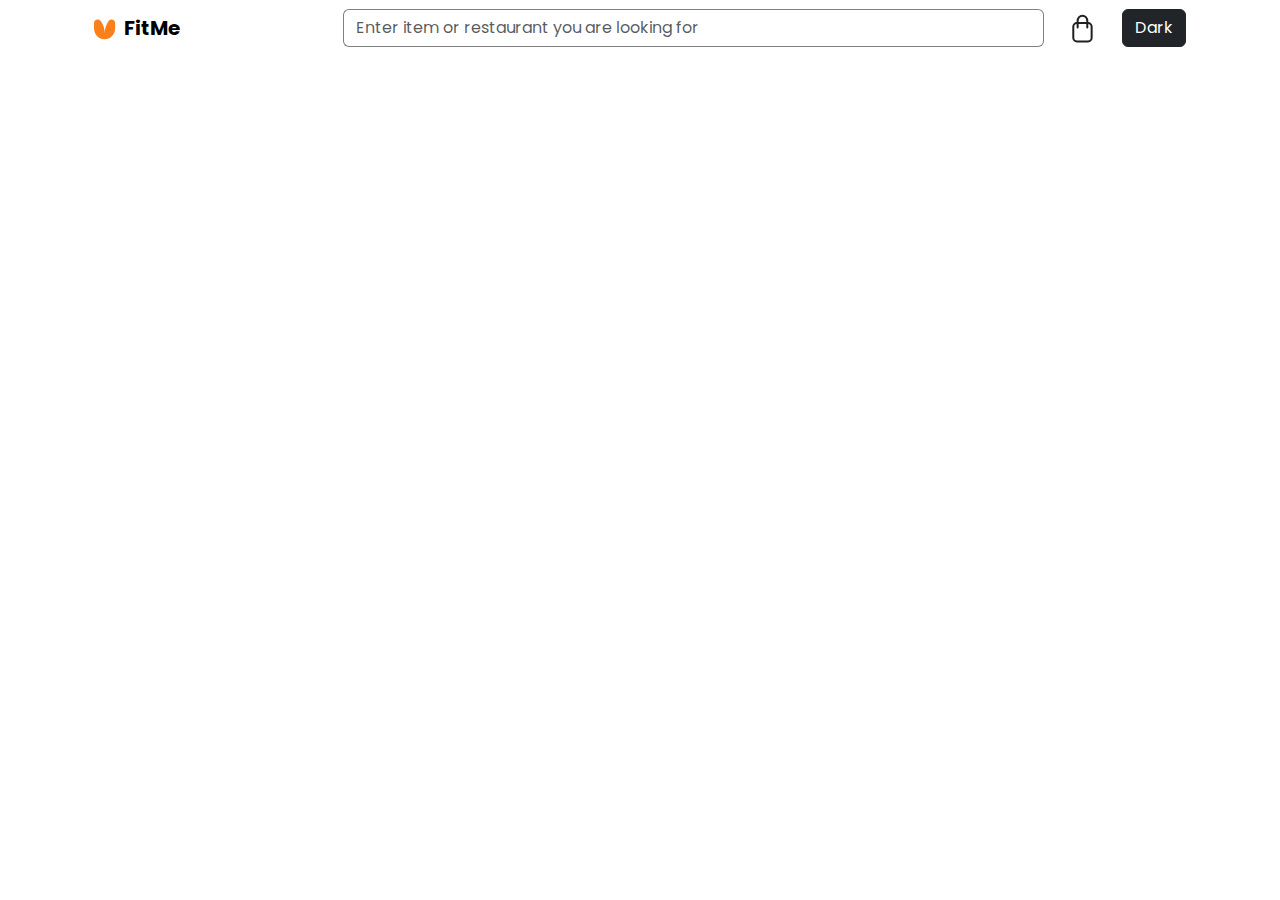
==== index.html @ 9635ef33 "first commit" ====
<!DOCTYPE html>
<html lang="en">
  <head>
    <meta charset="UTF-8" />
    <meta name="viewport" content="width=device-width, initial-scale=1.0" />
    <link rel="preconnect" href="https://fonts.googleapis.com" />
    <link rel="preconnect" href="https://fonts.gstatic.com" crossorigin />
    <link
      href="https://fonts.googleapis.com/css2?family=Poppins:ital,wght@0,100;0,200;0,300;0,400;0,500;0,600;0,700;0,800;0,900;1,100;1,200;1,300;1,400;1,500;1,600;1,700;1,800;1,900&display=swap"
      rel="stylesheet"
    />

    <link
      href="https://cdn.jsdelivr.net/npm/bootstrap@5.3.3/dist/css/bootstrap.min.css"
      rel="stylesheet"
      integrity="sha384-QWTKZyjpPEjISv5WaRU9OFeRpok6YctnYmDr5pNlyT2bRjXh0JMhjY6hW+ALEwIH"
      crossorigin="anonymous"
    />
    <script
      src="https://cdn.jsdelivr.net/npm/bootstrap@5.3.3/dist/js/bootstrap.bundle.min.js"
      integrity="sha384-YvpcrYf0tY3lHB60NNkmXc5s9fDVZLESaAA55NDzOxhy9GkcIdslK1eN7N6jIeHz"
      crossorigin="anonymous"
    ></script>

    <link
      rel="stylesheet"
      href="https://cdnjs.cloudflare.com/ajax/libs/font-awesome/6.5.2/css/all.min.css"
      integrity="sha512-SnH5WK+bZxgPHs44uWIX+LLJAJ9/2PkPKZ5QiAj6Ta86w+fsb2TkcmfRyVX3pBnMFcV7oQPJkl9QevSCWr3W6A=="
      crossorigin="anonymous"
      referrerpolicy="no-referrer"
    />
    <link rel="stylesheet" href="styles/styles.css" />

    <title>Home</title>
  </head>
  <body>
    <div class="container">
      <nav class="navbar navbar-expand-lg">
        <div class="container-fluid">
          <a class="navbar-brand fw-bold" href="#"
            ><img src="assets/icons/logo.svg" class="me-2 w-25" />FitMe</a
          >
          <button
            class="navbar-toggler"
            type="button"
            data-bs-toggle="collapse"
            data-bs-target="#navbarSupportedContent"
            aria-controls="navbarSupportedContent"
            aria-expanded="false"
            aria-label="Toggle navigation"
          >
            <span class="navbar-toggler-icon"></span>
          </button>
          <div class="collapse navbar-collapse" id="navbarSupportedContent">
            <div class="me-auto"></div>
            <form class="d-flex" role="search" id="search-form">
              <div class="input-group">
                <input
                  id="search-bar"
                  type="search"
                  class="form-control border-end-0"
                  id="inputGroupFile02"
                  placeholder="Enter item or restaurant you are looking for"
                />
                <button id="" class="input-group-text bg-body border-start-0">
                  <i
                    class="fa-solid fa-magnifying-glass fa-flip-horizontal"
                  ></i>
                </button>
              </div>
            </form>

            <a class="nav-link ms-4 me-4" href="#"
              ><img src="assets/icons/Bag.svg"
            /></a>
            <button type="button" class="btn btn-dark">Dark</button>
          </div>
        </div>
      </nav>
    </div>
    <script>
      let searchBar = document.getElementById("search-bar");
      searchBar.setAttribute(
        "size",
        searchBar.getAttribute("placeholder").length
      );
    </script>
  </body>
</html>
---- styles/styles.css ----
:root {
  --bs-body-font-family: "Poppins", sans-serif;
  --grey-color: #808080;
}

#search-form button {
  border-color: var(--grey-color);
  color: var(--grey-color);
}

#search-bar {
  color: var(--grey-color);
  border-color: var(--grey-color);
}
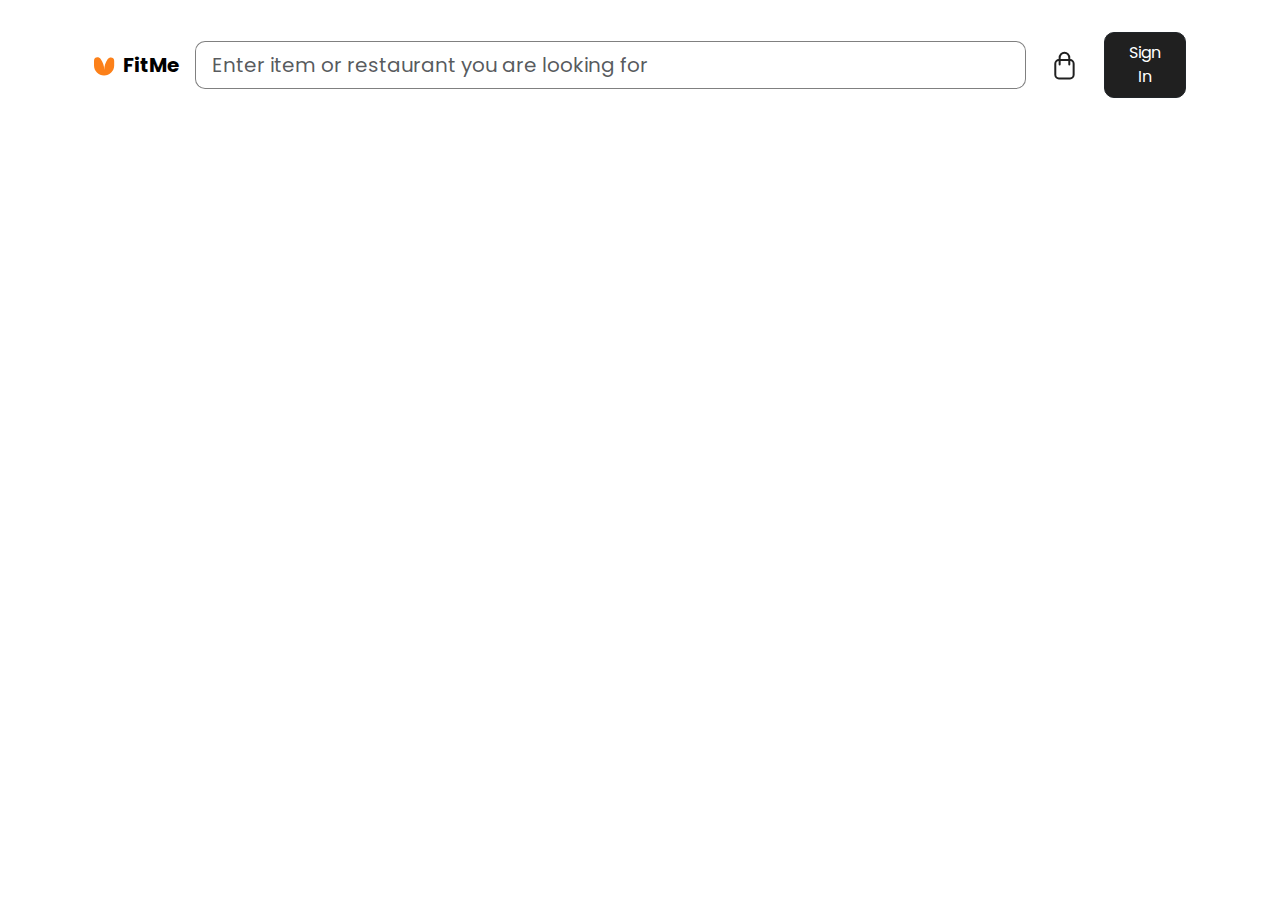
==== commit b6144dc2: "ref" ====
--- a/index.html
+++ b/index.html
@@ -34,7 +34,7 @@
     <title>Home</title>
   </head>
   <body>
-    <div class="container">
+    <div class="container mt-4">
       <nav class="navbar navbar-expand-lg">
         <div class="container-fluid">
           <a class="navbar-brand fw-bold" href="#"
@@ -54,7 +54,7 @@
           <div class="collapse navbar-collapse" id="navbarSupportedContent">
             <div class="me-auto"></div>
             <form class="d-flex" role="search" id="search-form">
-              <div class="input-group">
+              <div class="input-group input-group-lg">
                 <input
                   id="search-bar"
                   type="search"
@@ -73,7 +73,9 @@
             <a class="nav-link ms-4 me-4" href="#"
               ><img src="assets/icons/Bag.svg"
             /></a>
-            <button type="button" class="btn btn-dark">Dark</button>
+            <button type="button" id="signInBtn" class="btn btn-dark px-3 py-2">
+              Sign In
+            </button>
           </div>
         </div>
       </nav>
--- a/styles/styles.css
+++ b/styles/styles.css
@@ -1,14 +1,26 @@
 :root {
   --bs-body-font-family: "Poppins", sans-serif;
   --grey-color: #808080;
+  --black-color: #202020;
 }
 
 #search-form button {
   border-color: var(--grey-color);
   color: var(--grey-color);
+  border-radius: 10px;
+  border-top-left-radius: 0px;
+  border-bottom-left-radius: 0px;
 }
 
 #search-bar {
   color: var(--grey-color);
   border-color: var(--grey-color);
+  border-radius: 10px;
+  border-top-right-radius: 0px;
+  border-bottom-right-radius: 0px;
 }
+
+#signInBtn {
+  border-radius: 10px;
+  background-color: #202020;
+}
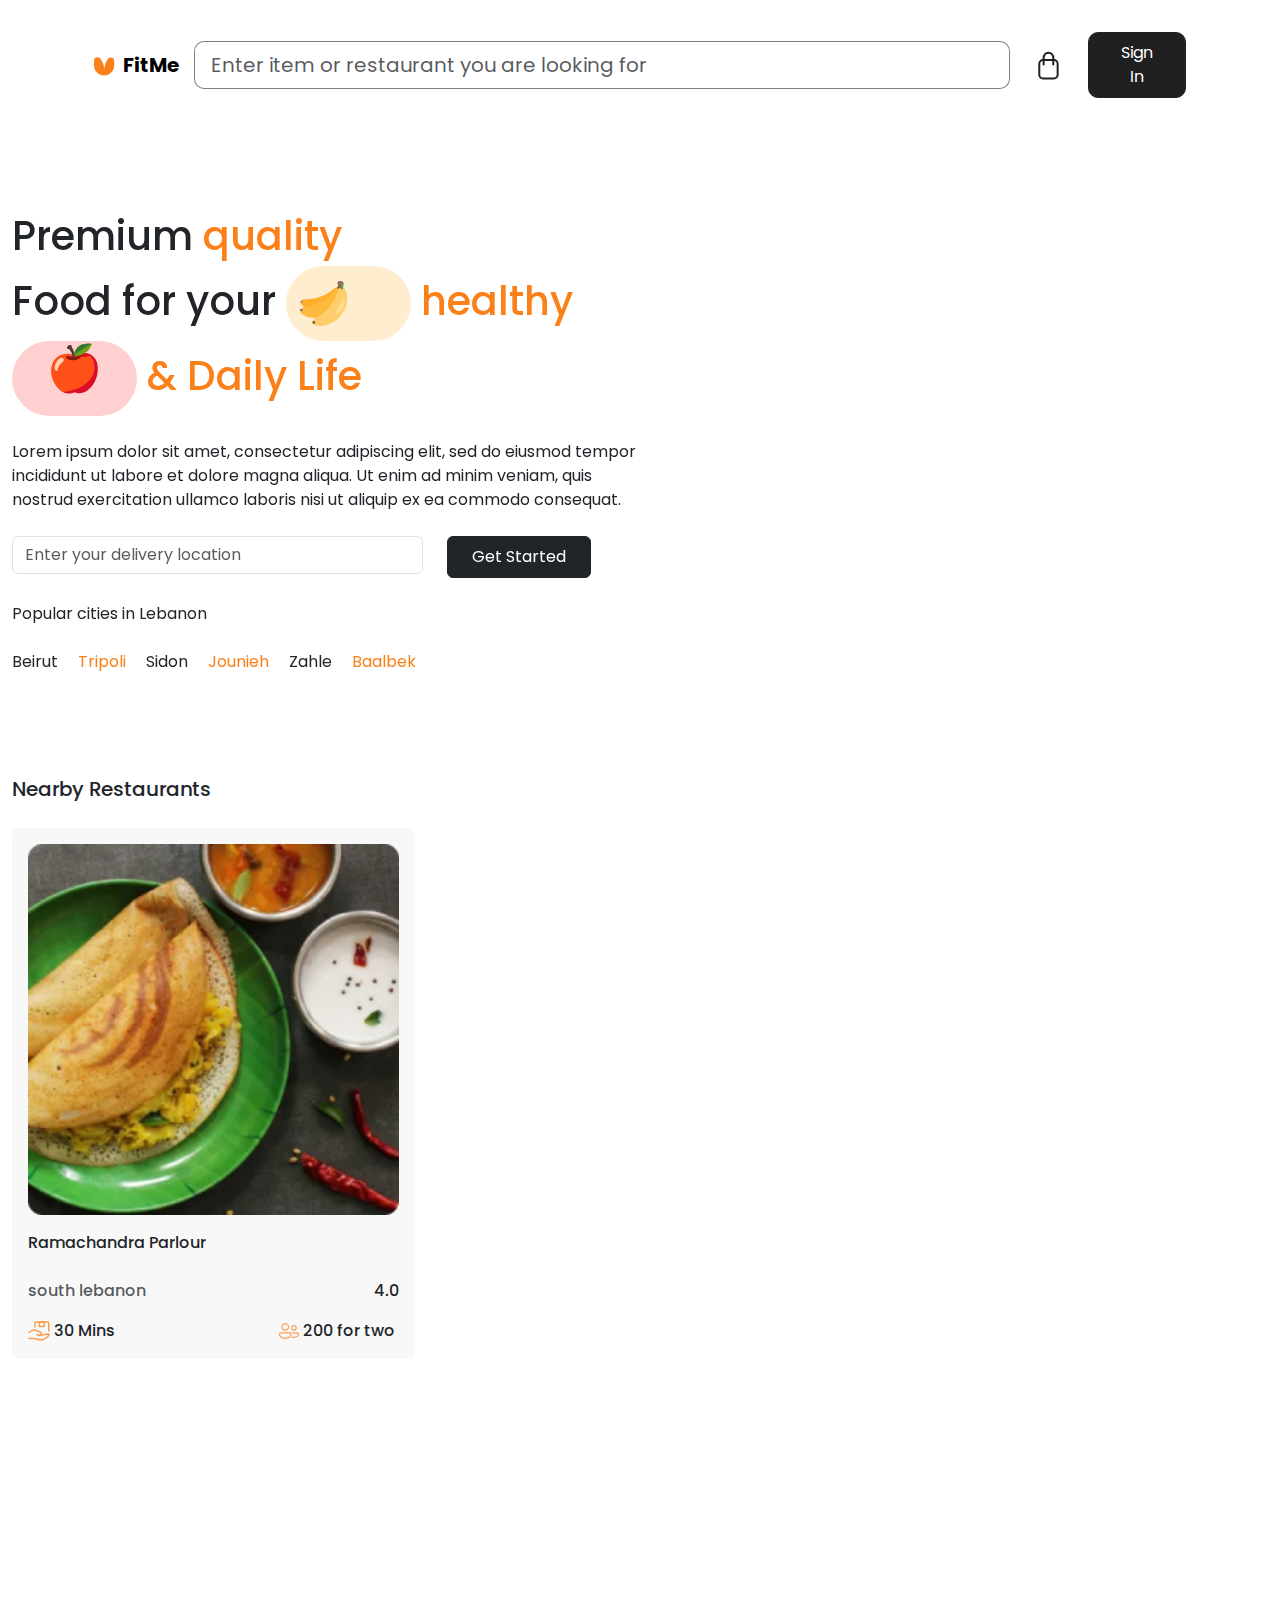
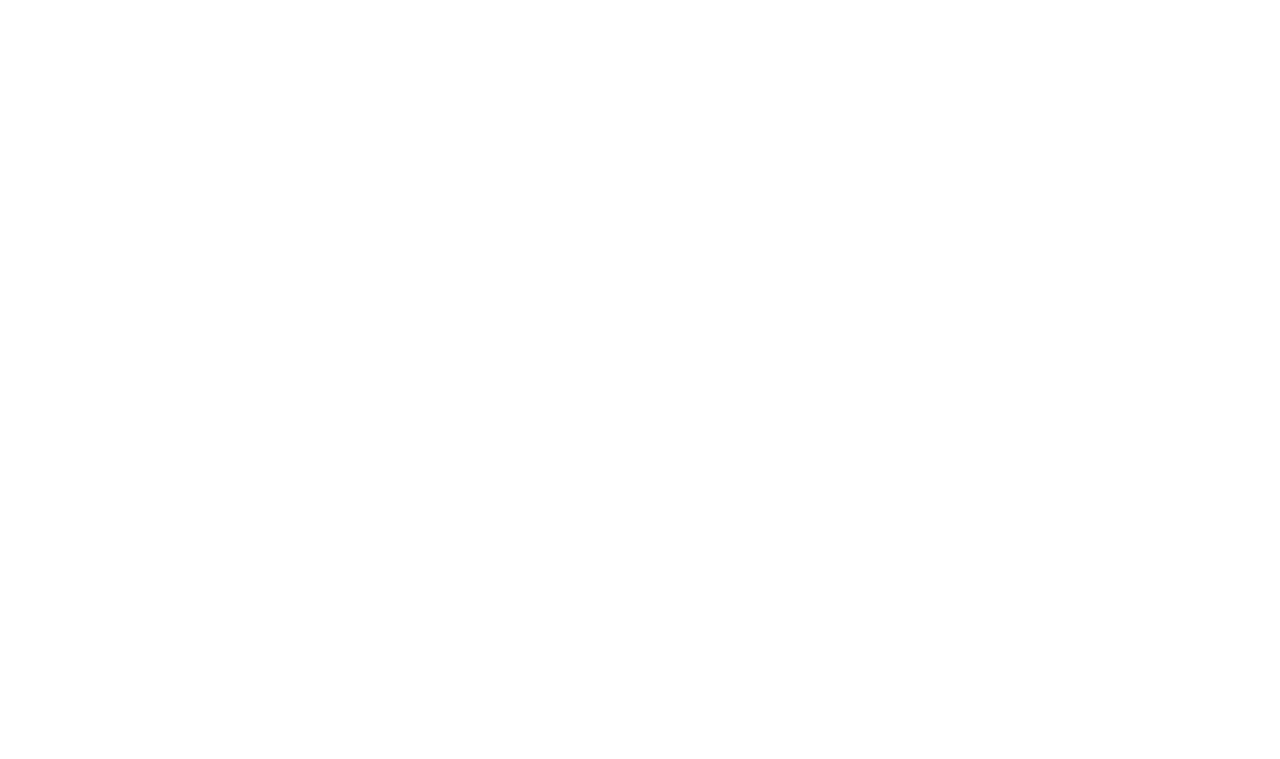
==== commit a3f5e9aa: "hero + card item done :)" ====
--- a/index.html
+++ b/index.html
@@ -29,6 +29,7 @@
       crossorigin="anonymous"
       referrerpolicy="no-referrer"
     />
+    <link rel="stylesheet" href="https://unpkg.com/aos@next/dist/aos.css" />
     <link rel="stylesheet" href="styles/styles.css" />
 
     <title>Home</title>
@@ -73,19 +74,103 @@
             <a class="nav-link ms-4 me-4" href="#"
               ><img src="assets/icons/Bag.svg"
             /></a>
-            <button type="button" id="signInBtn" class="btn btn-dark px-3 py-2">
+            <button type="button" id="signInBtn" class="btn btn-dark px-4 py-2">
               Sign In
             </button>
           </div>
         </div>
       </nav>
     </div>
+
+    <section class="hero" data-aos="fade-up" data-aos-duration="1000">
+      <div class="container-fluid">
+        <div class="col-6">
+          <p class="fs-1 fw-medium">
+            Premium <span class="orange-text">quality</span><br />Food for your
+            <span class="hero-emoji"
+              ><img src="assets/icons/banana.svg" alt="Banana Icon" /></span
+            ><span class="orange-text"> healthy</span><br />
+            <span class="orange-text"
+              ><img src="assets/icons/apple.svg" alt="Apple Icon" /> & Daily
+              Life</span
+            >
+          </p>
+
+          <p
+            class="fw-normal fs-6 mt-4"
+            data-aos="fade-up"
+            data-aos-duration="1000"
+          >
+            Lorem ipsum dolor sit amet, consectetur adipiscing elit, sed do
+            eiusmod tempor incididunt ut labore et dolore magna aliqua. Ut enim
+            ad minim veniam, quis nostrud exercitation ullamco laboris nisi ut
+            aliquip ex ea commodo consequat.
+          </p>
+          <div class="row mt-4">
+            <div class="col">
+              <input
+                type="search"
+                class="form-control"
+                id="inputGroupFile02"
+                placeholder="Enter your delivery location"
+              />
+            </div>
+            <div class="col-4">
+              <button class="btn btn-dark px-4 py-2">Get Started</button>
+            </div>
+          </div>
+          <p class="fw-mediumfs-6 mt-4">Popular cities in Lebanon</p>
+          <ul class="cities-list mt-4">
+            <li>Beirut</li>
+            <li>Tripoli</li>
+            <li>Sidon</li>
+            <li>Jounieh</li>
+            <li>Zahle</li>
+            <li>Baalbek</li>
+          </ul>
+        </div>
+      </div>
+    </section>
+
+    <section class="featured ">
+      <div class="container-fluid">
+        <p class="fw-medium fs-5">Nearby Restaurants</p>
+        <div class="row mt-4">
+          <div class="col-4">
+            <div class="card py-3 px-3 item-card border-0">
+              <img
+                src="assets/images/img1.png"
+                class="card-img-top"
+                alt="Restaurant 1"
+              />
+              <div class="card-body px-0 py-0">
+                <p class="card-title fw-medium my-3 mb-4">Ramachandra 
+                  Parlour</p>
+                  <div class="d-flex  align-items-baseline">
+                    <p class="card-text fw-medium text-body-secondary">south lebanon</p>
+                    <div class="spacer"></div>
+                    <i class="fa-solid fa-star " style="color: #54D678;"></i>
+                    <p class="card-text fw-medium">4.0</p>
+
+                  </div>
+                <div class="d-flex  align-items-ce">
+                  <img src="assets/icons/deliver.svg" alt="delivery icon">
+                  <p class="py-0 my-0 mx-1 fw-medium">30 Mins</p>
+                  <div class="spacer"></div>
+                  <img src="assets/icons/people.svg" alt="people icon">
+                  <p class="py-0 my-0 mx-1 fw-medium">200 for two</p>
+                </div>
+              </div>
+            </div>
+          </div>
+
+    </section>
+    <div style="height: 1000px;"></div>
+
+    <script src="https://unpkg.com/aos@2.3.1/dist/aos.js"></script>
     <script>
-      let searchBar = document.getElementById("search-bar");
-      searchBar.setAttribute(
-        "size",
-        searchBar.getAttribute("placeholder").length
-      );
+      AOS.init();
     </script>
+    <script src="scripts/app.js"></script>
   </body>
 </html>
--- a/styles/styles.css
+++ b/styles/styles.css
@@ -2,8 +2,16 @@
   --bs-body-font-family: "Poppins", sans-serif;
   --grey-color: #808080;
   --black-color: #202020;
+  --orange-color: #fc8019;
+  --card-bg: #f8f8f8;
 }
 
+* {
+  box-sizing: border-box;
+}
+.spacer {
+  flex-grow: 1;
+}
 #search-form button {
   border-color: var(--grey-color);
   color: var(--grey-color);
@@ -24,3 +32,38 @@
   border-radius: 10px;
   background-color: #202020;
 }
+
+.orange-text {
+  color: var(--orange-color);
+}
+
+.hero {
+  margin-top: 100px;
+}
+
+.cities-list {
+  padding: 0px;
+  margin: 0px;
+  display: flex;
+  flex-wrap: wrap;
+  list-style-type: none;
+}
+.cities-list li {
+  margin-right: 20px;
+}
+
+.cities-list li:nth-child(even) {
+  color: var(--orange-color);
+}
+
+.hero-emoji {
+  display: inline-block;
+}
+
+.featured {
+  margin-top: 100px;
+}
+
+.item-card {
+  background-color: var(--card-bg);
+}
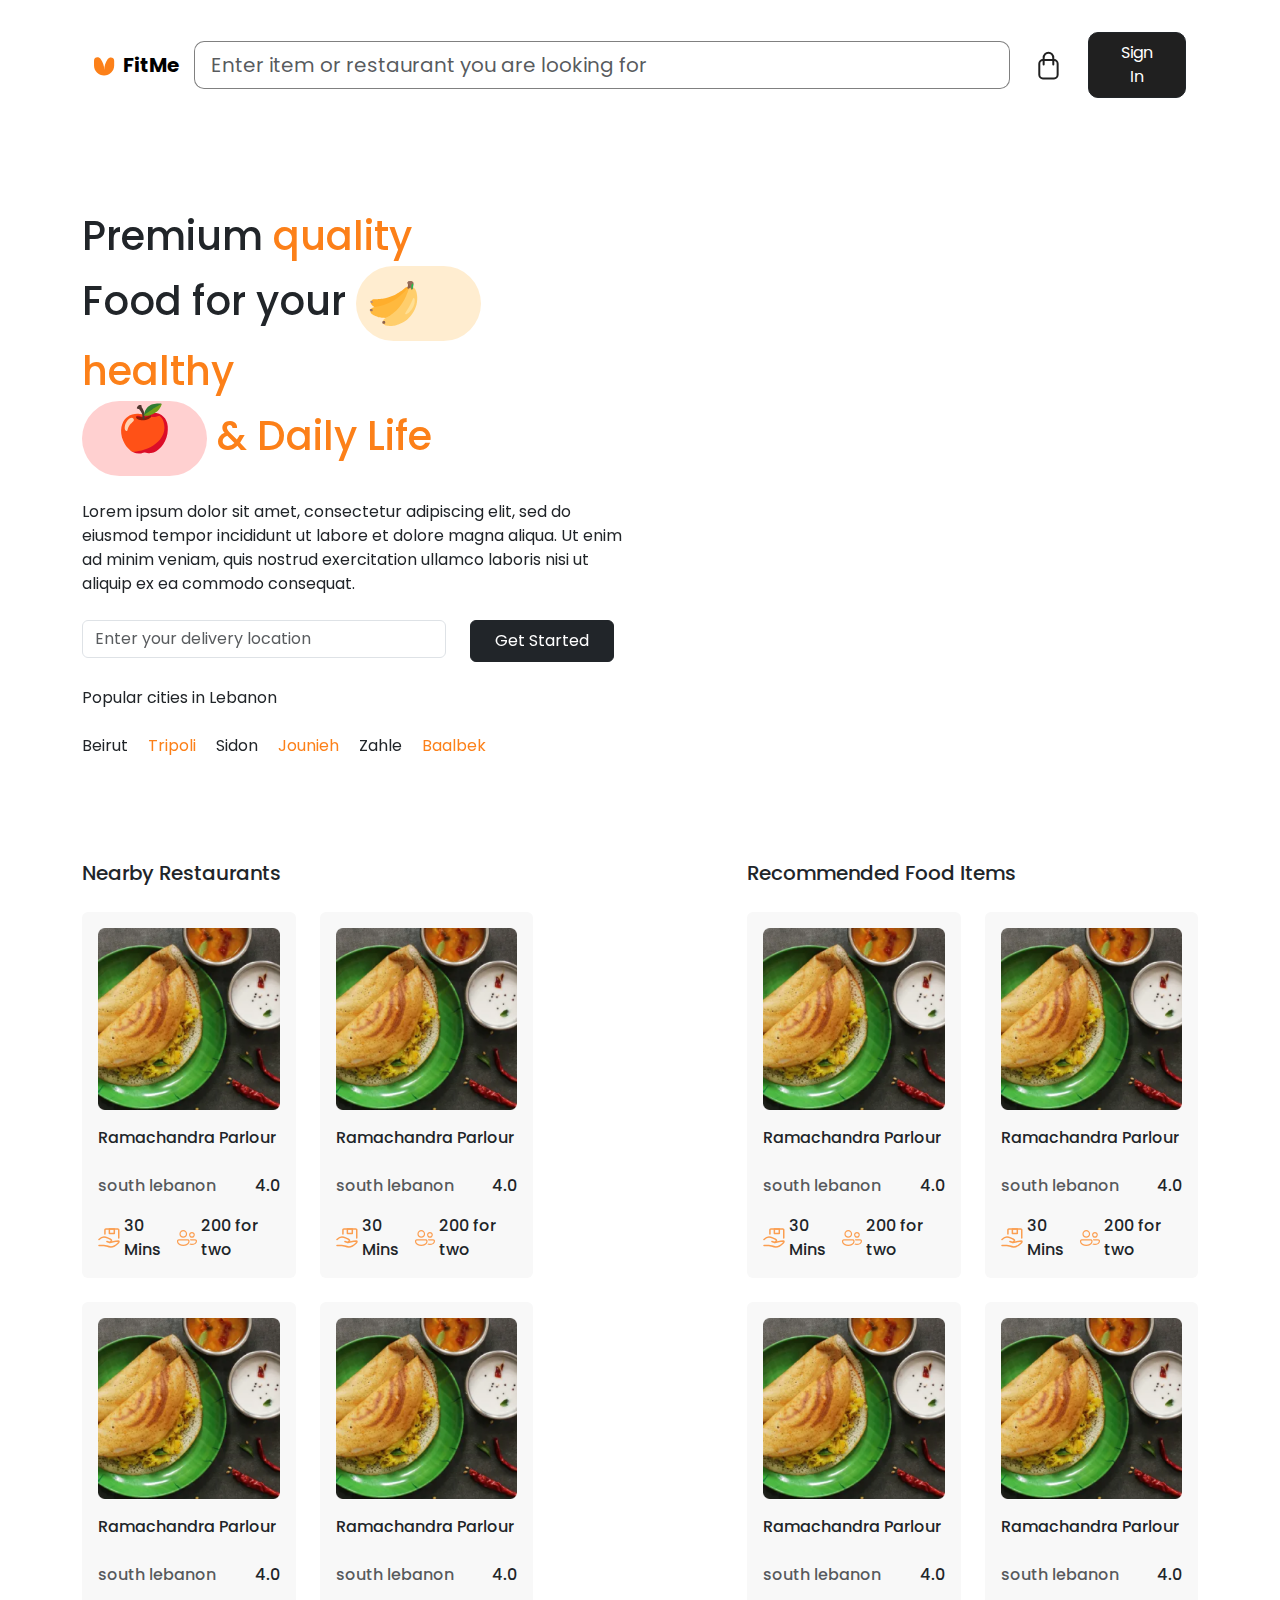
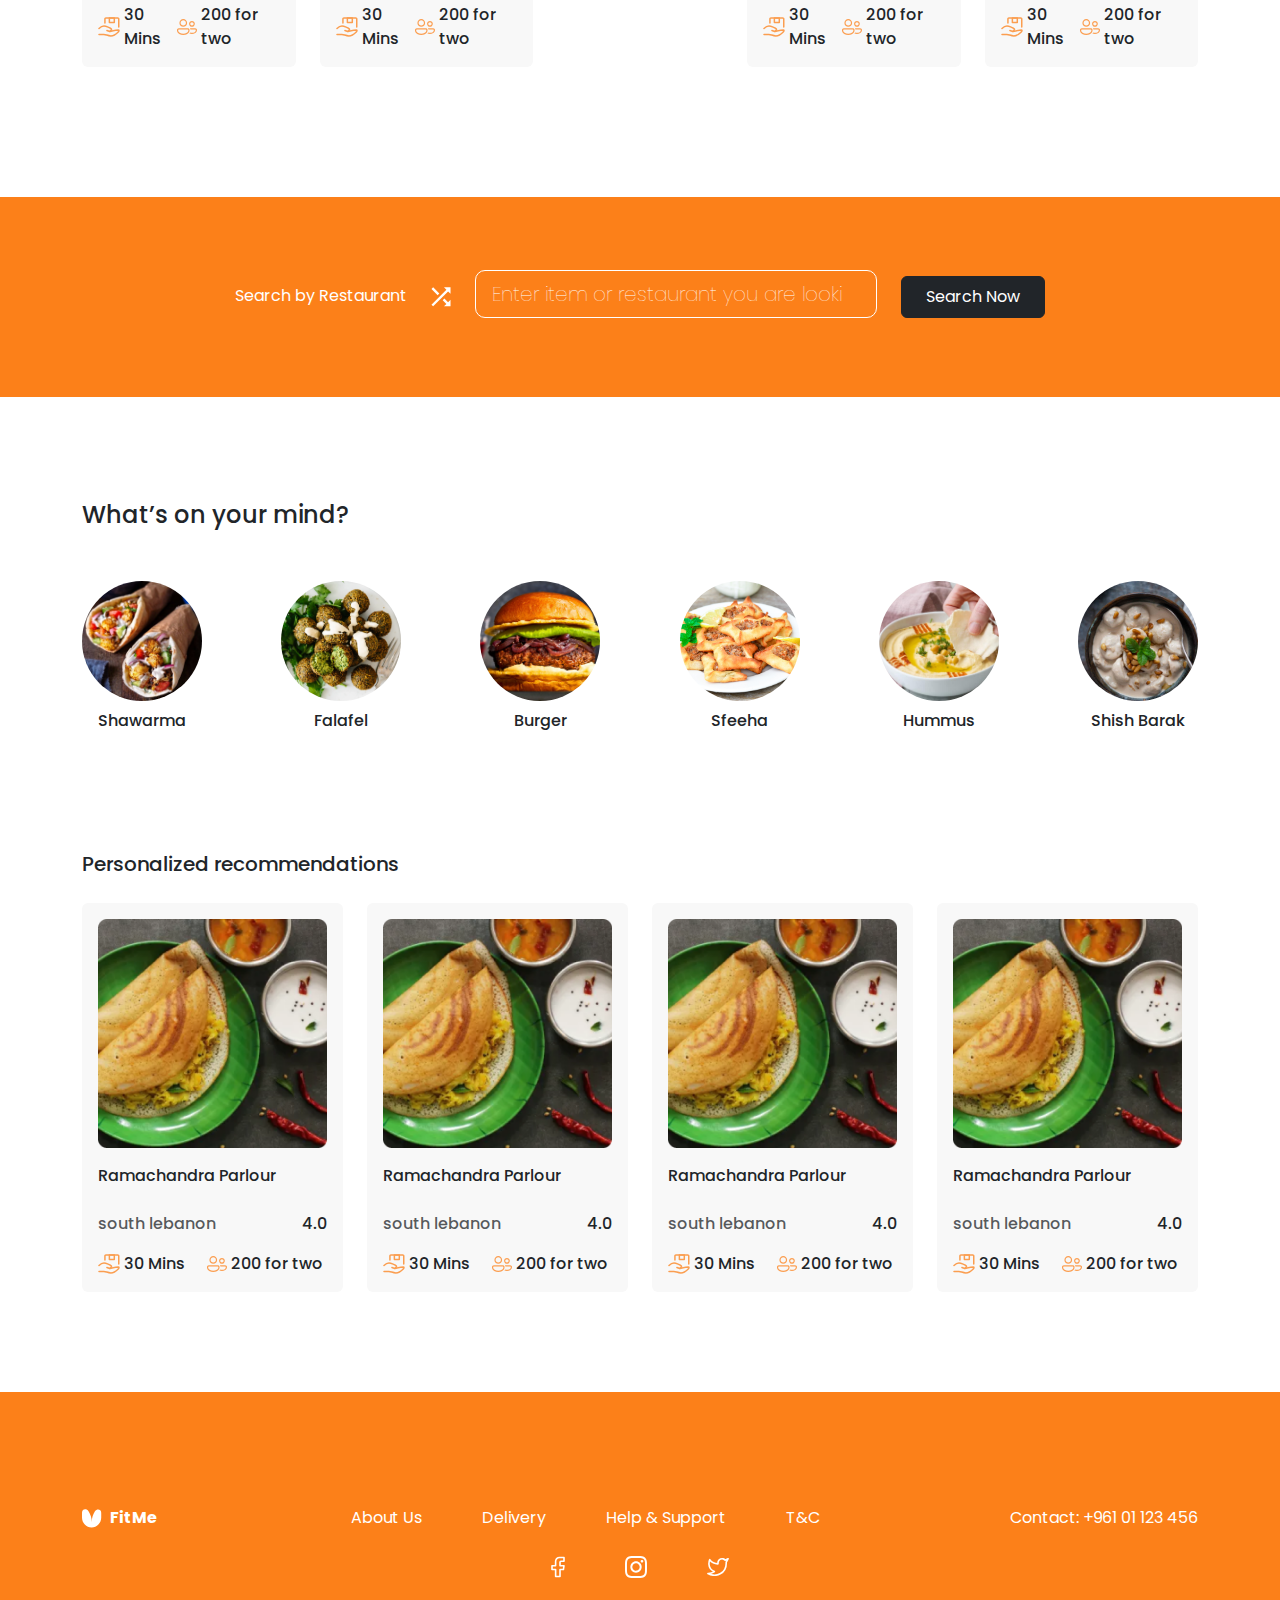
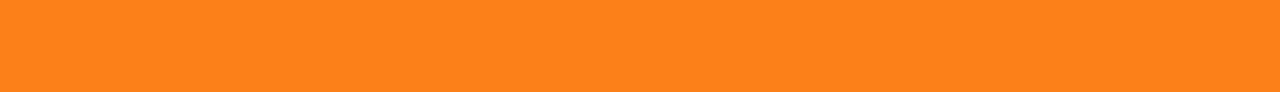
==== commit 5ab2658e: "homepage done !" ====
--- a/index.html
+++ b/index.html
@@ -83,7 +83,7 @@
     </div>
 
     <section class="hero" data-aos="fade-up" data-aos-duration="1000">
-      <div class="container-fluid">
+      <div class="container">
         <div class="col-6">
           <p class="fs-1 fw-medium">
             Premium <span class="orange-text">quality</span><br />Food for your
@@ -131,12 +131,355 @@
         </div>
       </div>
     </section>
-
-    <section class="featured ">
-      <div class="container-fluid">
-        <p class="fw-medium fs-5">Nearby Restaurants</p>
+    <!--Featured Section Start-->
+    <section class="featured">
+      <div class="container">
+        <div class="row justify-content-between">
+          <div class="col-5 left">
+            <p class="fw-medium fs-5">Nearby Restaurants</p>
+            <div class="row mt-4">
+              <div class="col-6">
+                <div class="card py-3 px-3 item-card border-0">
+                  <img
+                    src="assets/images/img1.png"
+                    class="card-img-top"
+                    alt="Restaurant 1"
+                  />
+                  <div class="card-body px-0 py-0">
+                    <p class="card-title fw-medium my-3 mb-4">
+                      Ramachandra Parlour
+                    </p>
+                    <div class="d-flex align-items-baseline">
+                      <p class="card-text fw-medium text-body-secondary">
+                        south lebanon
+                      </p>
+                      <div class="spacer"></div>
+                      <i class="fa-solid fa-star" style="color: #54d678"></i>
+                      <p class="card-text fw-medium">4.0</p>
+                    </div>
+                    <div class="d-flex align-items-ce">
+                      <img src="assets/icons/deliver.svg" alt="delivery icon" />
+                      <p class="py-0 my-0 mx-1 fw-medium">30 Mins</p>
+                      <div class="spacer"></div>
+                      <img src="assets/icons/people.svg" alt="people icon" />
+                      <p class="py-0 my-0 mx-1 fw-medium">200 for two</p>
+                    </div>
+                  </div>
+                </div>
+              </div>
+              <div class="col-6">
+                <div class="card py-3 px-3 item-card border-0">
+                  <img
+                    src="assets/images/img1.png"
+                    class="card-img-top"
+                    alt="Restaurant 1"
+                  />
+                  <div class="card-body px-0 py-0">
+                    <p class="card-title fw-medium my-3 mb-4">
+                      Ramachandra Parlour
+                    </p>
+                    <div class="d-flex align-items-baseline">
+                      <p class="card-text fw-medium text-body-secondary">
+                        south lebanon
+                      </p>
+                      <div class="spacer"></div>
+                      <i class="fa-solid fa-star" style="color: #54d678"></i>
+                      <p class="card-text fw-medium">4.0</p>
+                    </div>
+                    <div class="d-flex align-items-ce">
+                      <img src="assets/icons/deliver.svg" alt="delivery icon" />
+                      <p class="py-0 my-0 mx-1 fw-medium">30 Mins</p>
+                      <div class="spacer"></div>
+                      <img src="assets/icons/people.svg" alt="people icon" />
+                      <p class="py-0 my-0 mx-1 fw-medium">200 for two</p>
+                    </div>
+                  </div>
+                </div>
+              </div>
+            </div>
+            <div class="row mt-4">
+              <div class="col-6">
+                <div class="card py-3 px-3 item-card border-0">
+                  <img
+                    src="assets/images/img1.png"
+                    class="card-img-top"
+                    alt="Restaurant 1"
+                  />
+                  <div class="card-body px-0 py-0">
+                    <p class="card-title fw-medium my-3 mb-4">
+                      Ramachandra Parlour
+                    </p>
+                    <div class="d-flex align-items-baseline">
+                      <p class="card-text fw-medium text-body-secondary">
+                        south lebanon
+                      </p>
+                      <div class="spacer"></div>
+                      <i class="fa-solid fa-star" style="color: #54d678"></i>
+                      <p class="card-text fw-medium">4.0</p>
+                    </div>
+                    <div class="d-flex align-items-ce">
+                      <img src="assets/icons/deliver.svg" alt="delivery icon" />
+                      <p class="py-0 my-0 mx-1 fw-medium">30 Mins</p>
+                      <div class="spacer"></div>
+                      <img src="assets/icons/people.svg" alt="people icon" />
+                      <p class="py-0 my-0 mx-1 fw-medium">200 for two</p>
+                    </div>
+                  </div>
+                </div>
+              </div>
+              <div class="col-6">
+                <div class="card py-3 px-3 item-card border-0">
+                  <img
+                    src="assets/images/img1.png"
+                    class="card-img-top"
+                    alt="Restaurant 1"
+                  />
+                  <div class="card-body px-0 py-0">
+                    <p class="card-title fw-medium my-3 mb-4">
+                      Ramachandra Parlour
+                    </p>
+                    <div class="d-flex align-items-baseline">
+                      <p class="card-text fw-medium text-body-secondary">
+                        south lebanon
+                      </p>
+                      <div class="spacer"></div>
+                      <i class="fa-solid fa-star" style="color: #54d678"></i>
+                      <p class="card-text fw-medium">4.0</p>
+                    </div>
+                    <div class="d-flex align-items-ce">
+                      <img src="assets/icons/deliver.svg" alt="delivery icon" />
+                      <p class="py-0 my-0 mx-1 fw-medium">30 Mins</p>
+                      <div class="spacer"></div>
+                      <img src="assets/icons/people.svg" alt="people icon" />
+                      <p class="py-0 my-0 mx-1 fw-medium">200 for two</p>
+                    </div>
+                  </div>
+                </div>
+              </div>
+            </div>
+          </div>
+          <div class="col-5 right">
+            <p class="fw-medium fs-5">Recommended Food Items</p>
+            <div class="row mt-4">
+              <div class="col-6">
+                <div class="card py-3 px-3 item-card border-0">
+                  <img
+                    src="assets/images/img1.png"
+                    class="card-img-top"
+                    alt="Restaurant 1"
+                  />
+                  <div class="card-body px-0 py-0">
+                    <p class="card-title fw-medium my-3 mb-4">
+                      Ramachandra Parlour
+                    </p>
+                    <div class="d-flex align-items-baseline">
+                      <p class="card-text fw-medium text-body-secondary">
+                        south lebanon
+                      </p>
+                      <div class="spacer"></div>
+                      <i class="fa-solid fa-star" style="color: #54d678"></i>
+                      <p class="card-text fw-medium">4.0</p>
+                    </div>
+                    <div class="d-flex align-items-ce">
+                      <img src="assets/icons/deliver.svg" alt="delivery icon" />
+                      <p class="py-0 my-0 mx-1 fw-medium">30 Mins</p>
+                      <div class="spacer"></div>
+                      <img src="assets/icons/people.svg" alt="people icon" />
+                      <p class="py-0 my-0 mx-1 fw-medium">200 for two</p>
+                    </div>
+                  </div>
+                </div>
+              </div>
+              <div class="col-6">
+                <div class="card py-3 px-3 item-card border-0">
+                  <img
+                    src="assets/images/img1.png"
+                    class="card-img-top"
+                    alt="Restaurant 1"
+                  />
+                  <div class="card-body px-0 py-0">
+                    <p class="card-title fw-medium my-3 mb-4">
+                      Ramachandra Parlour
+                    </p>
+                    <div class="d-flex align-items-baseline">
+                      <p class="card-text fw-medium text-body-secondary">
+                        south lebanon
+                      </p>
+                      <div class="spacer"></div>
+                      <i class="fa-solid fa-star" style="color: #54d678"></i>
+                      <p class="card-text fw-medium">4.0</p>
+                    </div>
+                    <div class="d-flex align-items-ce">
+                      <img src="assets/icons/deliver.svg" alt="delivery icon" />
+                      <p class="py-0 my-0 mx-1 fw-medium">30 Mins</p>
+                      <div class="spacer"></div>
+                      <img src="assets/icons/people.svg" alt="people icon" />
+                      <p class="py-0 my-0 mx-1 fw-medium">200 for two</p>
+                    </div>
+                  </div>
+                </div>
+              </div>
+            </div>
+            <div class="row mt-4">
+              <div class="col-6">
+                <div class="card py-3 px-3 item-card border-0">
+                  <img
+                    src="assets/images/img1.png"
+                    class="card-img-top"
+                    alt="Restaurant 1"
+                  />
+                  <div class="card-body px-0 py-0">
+                    <p class="card-title fw-medium my-3 mb-4">
+                      Ramachandra Parlour
+                    </p>
+                    <div class="d-flex align-items-baseline">
+                      <p class="card-text fw-medium text-body-secondary">
+                        south lebanon
+                      </p>
+                      <div class="spacer"></div>
+                      <i class="fa-solid fa-star" style="color: #54d678"></i>
+                      <p class="card-text fw-medium">4.0</p>
+                    </div>
+                    <div class="d-flex align-items-ce">
+                      <img src="assets/icons/deliver.svg" alt="delivery icon" />
+                      <p class="py-0 my-0 mx-1 fw-medium">30 Mins</p>
+                      <div class="spacer"></div>
+                      <img src="assets/icons/people.svg" alt="people icon" />
+                      <p class="py-0 my-0 mx-1 fw-medium">200 for two</p>
+                    </div>
+                  </div>
+                </div>
+              </div>
+              <div class="col-6">
+                <div class="card py-3 px-3 item-card border-0">
+                  <img
+                    src="assets/images/img1.png"
+                    class="card-img-top"
+                    alt="Restaurant 1"
+                  />
+                  <div class="card-body px-0 py-0">
+                    <p class="card-title fw-medium my-3 mb-4">
+                      Ramachandra Parlour
+                    </p>
+                    <div class="d-flex align-items-baseline">
+                      <p class="card-text fw-medium text-body-secondary">
+                        south lebanon
+                      </p>
+                      <div class="spacer"></div>
+                      <i class="fa-solid fa-star" style="color: #54d678"></i>
+                      <p class="card-text fw-medium">4.0</p>
+                    </div>
+                    <div class="d-flex align-items-ce">
+                      <img src="assets/icons/deliver.svg" alt="delivery icon" />
+                      <p class="py-0 my-0 mx-1 fw-medium">30 Mins</p>
+                      <div class="spacer"></div>
+                      <img src="assets/icons/people.svg" alt="people icon" />
+                      <p class="py-0 my-0 mx-1 fw-medium">200 for two</p>
+                    </div>
+                  </div>
+                </div>
+              </div>
+            </div>
+          </div>
+        </div>
+      </div>
+    </section>
+    <!--Featured Section End-->
+
+    <!--Search Section Start-->
+    <section class="search">
+      <div class="container-fluid h-100">
+        <div
+          class="row h-100 justify-content-center align-items-baseline align-content-center"
+        >
+          <div class="col-auto">
+            <p class="d-inline-block">Search by Restaurant</p>
+          </div>
+          <div class="col-auto">
+            <img
+              src="assets/icons/search-arrow.svg"
+              width="20px"
+              height="20px"
+              alt="Arrow Right"
+            />
+          </div>
+          <div class="col-4">
+            <div class="input-group input-group-lg">
+              <input
+                id="search-bar"
+                type="search"
+                class="form-control"
+                id="inputGroupFile02"
+                placeholder="Enter item or restaurant you are looking for"
+              />
+            </div>
+          </div>
+          <div class="col-auto">
+            <button type="button" id="searchSec" class="btn btn-dark px-4 py-2">
+              Search Now
+            </button>
+          </div>
+        </div>
+      </div>
+    </section>
+    <!--Search Section End-->
+
+    <!--recommended Section Start-->
+
+    <section class="recommended">
+      <div class="container">
+        <p class="fw-medium fs-4 mb-5">What’s on your mind?</p>
+        <ul
+          class="d-flex p-0 m-0 list-unstyled justify-content-between flex-wrap"
+        >
+          <li>
+            <div>
+              <img src="assets/images/rec1.png" alt="Shawarma Image" />
+            </div>
+            <p class="fw-medium fs-6">Shawarma</p>
+          </li>
+          <li>
+            <div>
+              <img src="assets/images/rec2.png" alt="Shawarma Image" />
+            </div>
+            <p class="fw-medium fs-6">Falafel</p>
+          </li>
+          <li>
+            <div>
+              <img src="assets/images/rec3.png" alt="Shawarma Image" />
+            </div>
+            <p class="fw-medium fs-6">Burger</p>
+          </li>
+          <li>
+            <div>
+              <img src="assets/images/rec4.png" alt="Shawarma Image" />
+            </div>
+            <p class="fw-medium fs-6">Sfeeha</p>
+          </li>
+          <li>
+            <div>
+              <img src="assets/images/rec5.png" alt="Shawarma Image" />
+            </div>
+            <p class="fw-medium fs-6">Hummus</p>
+          </li>
+          <li>
+            <div>
+              <img src="assets/images/rec6.png" alt="Shawarma Image" />
+            </div>
+            <p class="fw-medium fs-6">Shish Barak</p>
+          </li>
+        </ul>
+      </div>
+    </section>
+
+    <!--recommended mind Section End-->
+
+    <!--Personal Recomendations Section Start-->
+    <section class="personal-recommendations">
+      <div class="container">
+        <p class="fw-medium fs-5">Personalized recommendations</p>
         <div class="row mt-4">
-          <div class="col-4">
+          <div class="col-3">
             <div class="card py-3 px-3 item-card border-0">
               <img
                 src="assets/images/img1.png"
@@ -144,28 +487,177 @@
                 alt="Restaurant 1"
               />
               <div class="card-body px-0 py-0">
-                <p class="card-title fw-medium my-3 mb-4">Ramachandra 
-                  Parlour</p>
-                  <div class="d-flex  align-items-baseline">
-                    <p class="card-text fw-medium text-body-secondary">south lebanon</p>
-                    <div class="spacer"></div>
-                    <i class="fa-solid fa-star " style="color: #54D678;"></i>
-                    <p class="card-text fw-medium">4.0</p>
-
-                  </div>
-                <div class="d-flex  align-items-ce">
-                  <img src="assets/icons/deliver.svg" alt="delivery icon">
+                <p class="card-title fw-medium my-3 mb-4">
+                  Ramachandra Parlour
+                </p>
+                <div class="d-flex align-items-baseline">
+                  <p class="card-text fw-medium text-body-secondary">
+                    south lebanon
+                  </p>
+                  <div class="spacer"></div>
+                  <i class="fa-solid fa-star" style="color: #54d678"></i>
+                  <p class="card-text fw-medium">4.0</p>
+                </div>
+                <div class="d-flex align-items-ce">
+                  <img src="assets/icons/deliver.svg" alt="delivery icon" />
                   <p class="py-0 my-0 mx-1 fw-medium">30 Mins</p>
                   <div class="spacer"></div>
-                  <img src="assets/icons/people.svg" alt="people icon">
+                  <img src="assets/icons/people.svg" alt="people icon" />
                   <p class="py-0 my-0 mx-1 fw-medium">200 for two</p>
                 </div>
               </div>
             </div>
           </div>
-
+          <div class="col-3">
+            <div class="card py-3 px-3 item-card border-0">
+              <img
+                src="assets/images/img1.png"
+                class="card-img-top"
+                alt="Restaurant 1"
+              />
+              <div class="card-body px-0 py-0">
+                <p class="card-title fw-medium my-3 mb-4">
+                  Ramachandra Parlour
+                </p>
+                <div class="d-flex align-items-baseline">
+                  <p class="card-text fw-medium text-body-secondary">
+                    south lebanon
+                  </p>
+                  <div class="spacer"></div>
+                  <i class="fa-solid fa-star" style="color: #54d678"></i>
+                  <p class="card-text fw-medium">4.0</p>
+                </div>
+                <div class="d-flex align-items-ce">
+                  <img src="assets/icons/deliver.svg" alt="delivery icon" />
+                  <p class="py-0 my-0 mx-1 fw-medium">30 Mins</p>
+                  <div class="spacer"></div>
+                  <img src="assets/icons/people.svg" alt="people icon" />
+                  <p class="py-0 my-0 mx-1 fw-medium">200 for two</p>
+                </div>
+              </div>
+            </div>
+          </div>
+          <div class="col-3">
+            <div class="card py-3 px-3 item-card border-0">
+              <img
+                src="assets/images/img1.png"
+                class="card-img-top"
+                alt="Restaurant 1"
+              />
+              <div class="card-body px-0 py-0">
+                <p class="card-title fw-medium my-3 mb-4">
+                  Ramachandra Parlour
+                </p>
+                <div class="d-flex align-items-baseline">
+                  <p class="card-text fw-medium text-body-secondary">
+                    south lebanon
+                  </p>
+                  <div class="spacer"></div>
+                  <i class="fa-solid fa-star" style="color: #54d678"></i>
+                  <p class="card-text fw-medium">4.0</p>
+                </div>
+                <div class="d-flex align-items-ce">
+                  <img src="assets/icons/deliver.svg" alt="delivery icon" />
+                  <p class="py-0 my-0 mx-1 fw-medium">30 Mins</p>
+                  <div class="spacer"></div>
+                  <img src="assets/icons/people.svg" alt="people icon" />
+                  <p class="py-0 my-0 mx-1 fw-medium">200 for two</p>
+                </div>
+              </div>
+            </div>
+          </div>
+          <div class="col-3">
+            <div class="card py-3 px-3 item-card border-0">
+              <img
+                src="assets/images/img1.png"
+                class="card-img-top"
+                alt="Restaurant 1"
+              />
+              <div class="card-body px-0 py-0">
+                <p class="card-title fw-medium my-3 mb-4">
+                  Ramachandra Parlour
+                </p>
+                <div class="d-flex align-items-baseline">
+                  <p class="card-text fw-medium text-body-secondary">
+                    south lebanon
+                  </p>
+                  <div class="spacer"></div>
+                  <i class="fa-solid fa-star" style="color: #54d678"></i>
+                  <p class="card-text fw-medium">4.0</p>
+                </div>
+                <div class="d-flex align-items-ce">
+                  <img src="assets/icons/deliver.svg" alt="delivery icon" />
+                  <p class="py-0 my-0 mx-1 fw-medium">30 Mins</p>
+                  <div class="spacer"></div>
+                  <img src="assets/icons/people.svg" alt="people icon" />
+                  <p class="py-0 my-0 mx-1 fw-medium">200 for two</p>
+                </div>
+              </div>
+            </div>
+          </div>
+        </div>
+      </div>
     </section>
-    <div style="height: 1000px;"></div>
+
+    <!--Personal Recomendations Section End-->
+
+    <!--Footer Section Start-->
+    <footer>
+      <div class="container h-100">
+        <div
+          class="footer-body d-flex justify-content-center align-items-center flex-wrap align-content-center h-100"
+        >
+          <div
+            class="footer-content d-flex justify-content-between w-100 flex-wrap"
+          >
+            <a class="navbar-brand fw-bold" href="#"
+              ><img
+                src="assets/icons/logo.svg"
+                class="me-2 w-25 white-logo"
+              />FitMe</a
+            >
+
+            <ul class="d-flex list-unstyled justify-content-between p-0 m-0">
+              <li>
+                <a href="#" class="footer-link">About Us</a>
+              </li>
+              <li>
+                <a href="#" class="footer-link">Delivery</a>
+              </li>
+              <li>
+                <a href="#" class="footer-link">Help & Support</a>
+              </li>
+              <li>
+                <a href="#" class="footer-link">T&C</a>
+              </li>
+            </ul>
+            <a href="tel:01123456" class="footer-link"
+              >Contact: +961 01 123 456</a
+            >
+          </div>
+          <div class="footer-socials">
+            <ul class="d-flex list-unstyled p-0 m-0 mt-4">
+              <li>
+                <a href="#"
+                  ><img src="assets/icons/fb.svg" alt="Facebook logo"
+                /></a>
+              </li>
+              <li>
+                <a href="#"
+                  ><img src="assets/icons/instagram.svg" alt="instagram logo"
+                /></a>
+              </li>
+              <li>
+                <a href="#"
+                  ><img src="assets/icons/twitter.svg" alt="Twitter logo"
+                /></a>
+              </li>
+            </ul>
+          </div>
+        </div>
+      </div>
+    </footer>
+    <!--Footer Section End-->
 
     <script src="https://unpkg.com/aos@2.3.1/dist/aos.js"></script>
     <script>
--- a/styles/styles.css
+++ b/styles/styles.css
@@ -9,8 +9,17 @@
 * {
   box-sizing: border-box;
 }
+
+body {
+  min-height: 100vh;
+  display: flex;
+  flex-direction: column;
+}
 .spacer {
   flex-grow: 1;
+}
+.body-margin {
+  margin: 0px 200px;
 }
 #search-form button {
   border-color: var(--grey-color);
@@ -67,3 +76,79 @@
 .item-card {
   background-color: var(--card-bg);
 }
+
+.search {
+  margin-top: 130px;
+  height: 200px;
+  background-color: var(--orange-color);
+}
+
+.search #search-bar {
+  background-color: transparent;
+  border-radius: 10px;
+  border: 1px solid white;
+}
+.search #search-bar::placeholder {
+  color: white;
+  font-weight: lighter;
+  opacity: 1;
+}
+
+.search p {
+  color: white;
+}
+
+.recommended {
+  margin-top: 100px;
+}
+
+.recommended ul {
+}
+
+.recommended ul li {
+  display: flex;
+  flex-direction: column;
+  align-items: center;
+}
+.recommended ul li div {
+  width: 120px;
+  height: 120px;
+  border-radius: 50%;
+  overflow: hidden;
+  margin-bottom: 8px;
+}
+.recommended ul li div img {
+  width: 100%;
+  height: 100%;
+  object-fit: cover;
+}
+
+.personal-recommendations {
+  margin-top: 100px;
+  margin-bottom: 100px;
+}
+
+footer {
+  margin-top: auto;
+  background-color: var(--orange-color);
+  color: white;
+  height: 300px;
+  width: 100%;
+}
+
+footer .white-logo {
+  filter: brightness(0) saturate(100%) invert(99%) sepia(9%) saturate(2%)
+    hue-rotate(307deg) brightness(117%) contrast(100%);
+}
+
+footer ul li {
+  margin-right: 60px;
+}
+footer ul li:last-child {
+  margin-right: 0px;
+}
+
+footer a {
+  color: white;
+  text-decoration: none;
+}
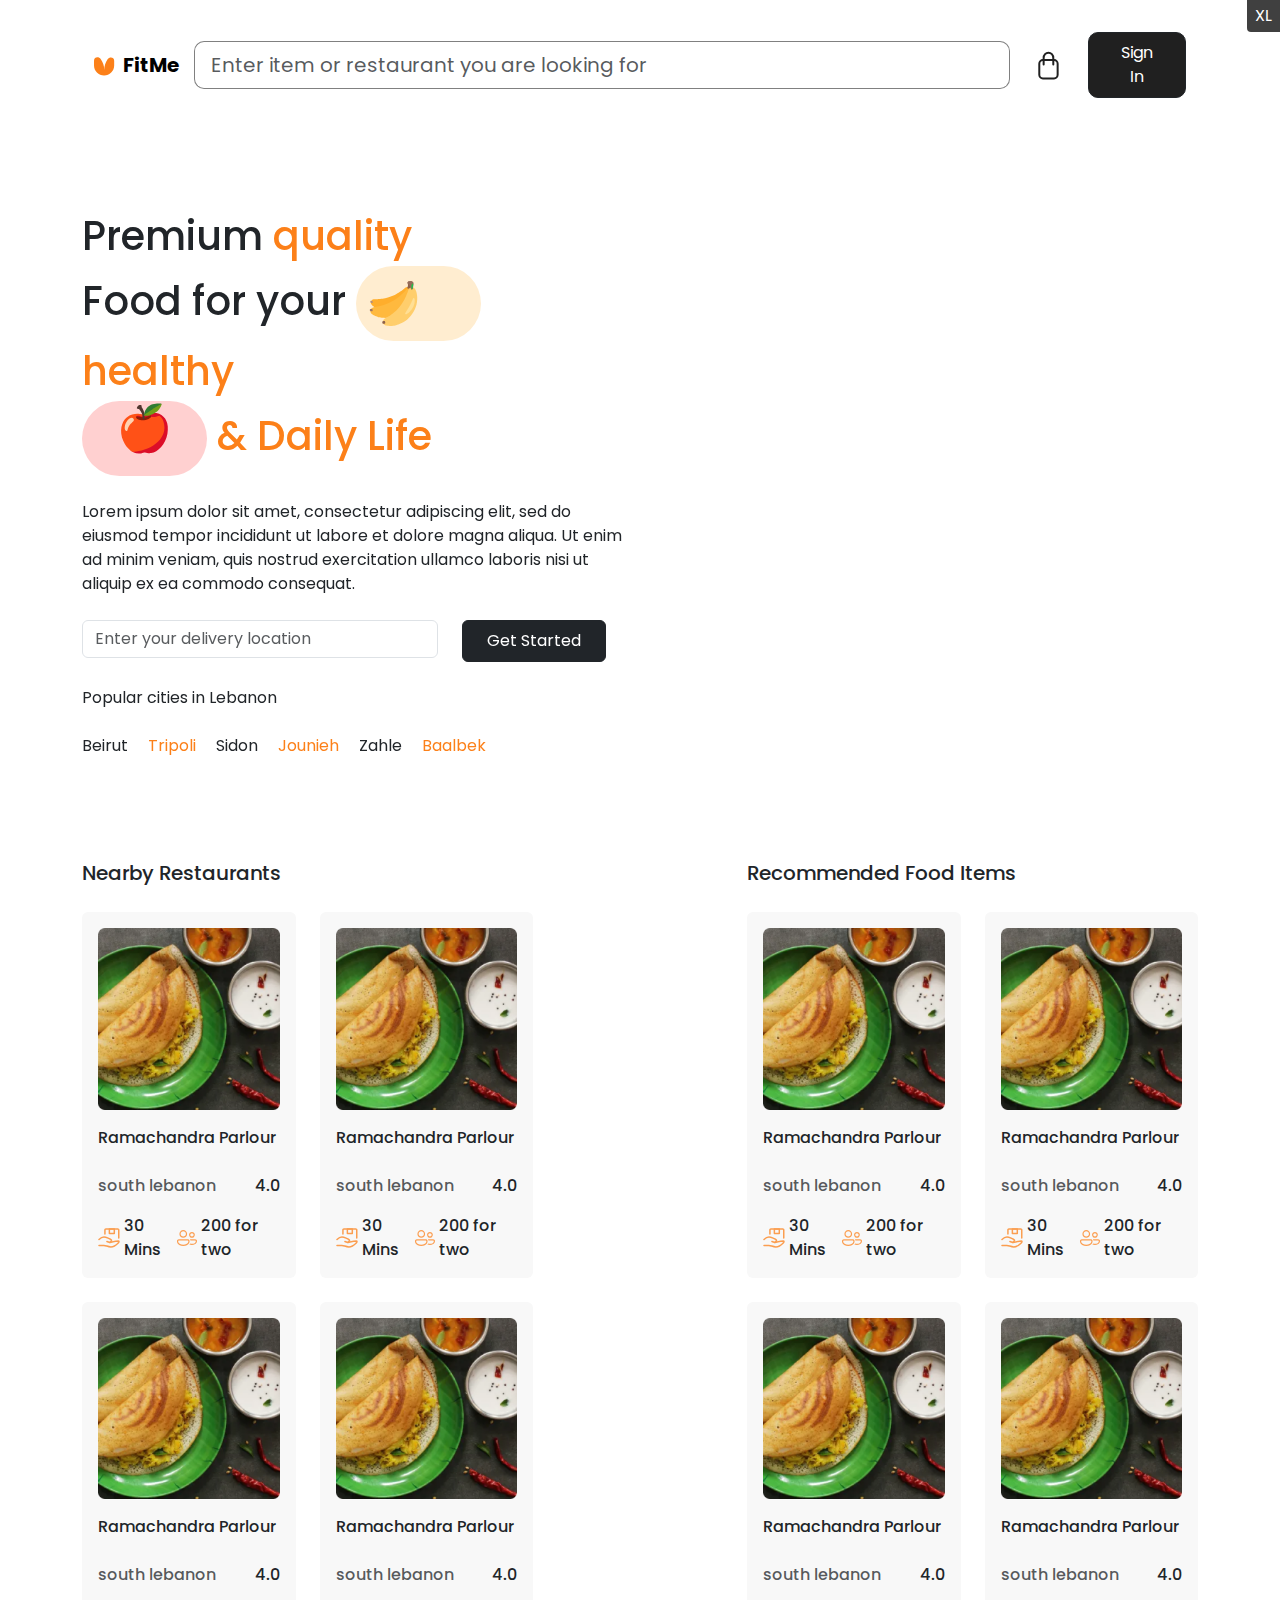
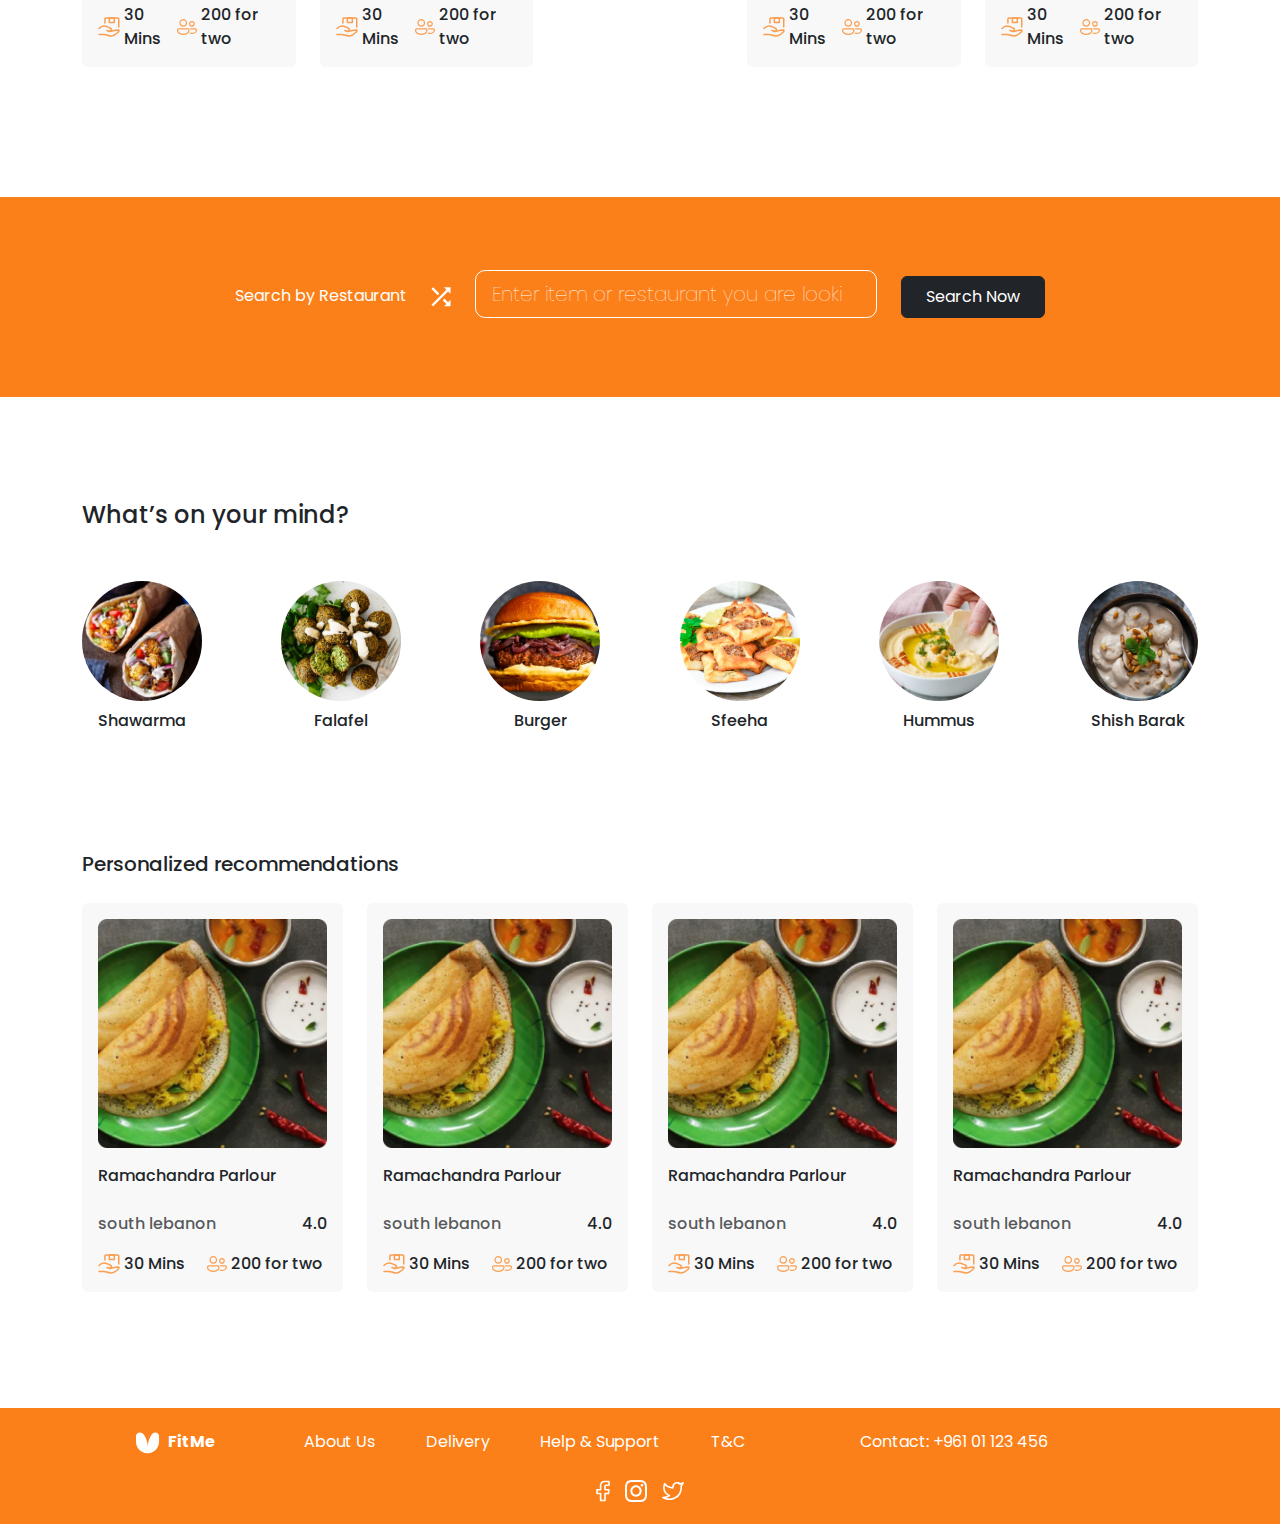
==== commit efa578c6: "responsive fix" ====
--- a/index.html
+++ b/index.html
@@ -34,7 +34,7 @@
 
     <title>Home</title>
   </head>
-  <body>
+  <body class="debug">
     <div class="container mt-4">
       <nav class="navbar navbar-expand-lg">
         <div class="container-fluid">
@@ -84,50 +84,53 @@
 
     <section class="hero" data-aos="fade-up" data-aos-duration="1000">
       <div class="container">
-        <div class="col-6">
-          <p class="fs-1 fw-medium">
-            Premium <span class="orange-text">quality</span><br />Food for your
-            <span class="hero-emoji"
-              ><img src="assets/icons/banana.svg" alt="Banana Icon" /></span
-            ><span class="orange-text"> healthy</span><br />
-            <span class="orange-text"
-              ><img src="assets/icons/apple.svg" alt="Apple Icon" /> & Daily
-              Life</span
+        <div class="row">
+          <div class="col-6">
+            <p class="fs-1 fw-medium">
+              Premium <span class="orange-text">quality</span><br />Food for
+              your
+              <span class="hero-emoji"
+                ><img src="assets/icons/banana.svg" alt="Banana Icon" /></span
+              ><span class="orange-text"> healthy</span><br />
+              <span class="orange-text"
+                ><img src="assets/icons/apple.svg" alt="Apple Icon" /> & Daily
+                Life</span
+              >
+            </p>
+
+            <p
+              class="fw-normal fs-6 mt-4"
+              data-aos="fade-up"
+              data-aos-duration="1000"
             >
-          </p>
-
-          <p
-            class="fw-normal fs-6 mt-4"
-            data-aos="fade-up"
-            data-aos-duration="1000"
-          >
-            Lorem ipsum dolor sit amet, consectetur adipiscing elit, sed do
-            eiusmod tempor incididunt ut labore et dolore magna aliqua. Ut enim
-            ad minim veniam, quis nostrud exercitation ullamco laboris nisi ut
-            aliquip ex ea commodo consequat.
-          </p>
-          <div class="row mt-4">
-            <div class="col">
-              <input
-                type="search"
-                class="form-control"
-                id="inputGroupFile02"
-                placeholder="Enter your delivery location"
-              />
-            </div>
-            <div class="col-4">
-              <button class="btn btn-dark px-4 py-2">Get Started</button>
-            </div>
-          </div>
-          <p class="fw-mediumfs-6 mt-4">Popular cities in Lebanon</p>
-          <ul class="cities-list mt-4">
-            <li>Beirut</li>
-            <li>Tripoli</li>
-            <li>Sidon</li>
-            <li>Jounieh</li>
-            <li>Zahle</li>
-            <li>Baalbek</li>
-          </ul>
+              Lorem ipsum dolor sit amet, consectetur adipiscing elit, sed do
+              eiusmod tempor incididunt ut labore et dolore magna aliqua. Ut
+              enim ad minim veniam, quis nostrud exercitation ullamco laboris
+              nisi ut aliquip ex ea commodo consequat.
+            </p>
+            <div class="row mt-4">
+              <div class="col">
+                <input
+                  type="search"
+                  class="form-control"
+                  id="inputGroupFile02"
+                  placeholder="Enter your delivery location"
+                />
+              </div>
+              <div class="col-4">
+                <button class="btn btn-dark px-4 py-2">Get Started</button>
+              </div>
+            </div>
+            <p class="fw-mediumfs-6 mt-4">Popular cities in Lebanon</p>
+            <ul class="cities-list mt-4">
+              <li>Beirut</li>
+              <li>Tripoli</li>
+              <li>Sidon</li>
+              <li>Jounieh</li>
+              <li>Zahle</li>
+              <li>Baalbek</li>
+            </ul>
+          </div>
         </div>
       </div>
     </section>
@@ -135,10 +138,10 @@
     <section class="featured">
       <div class="container">
         <div class="row justify-content-between">
-          <div class="col-5 left">
+          <div class="col-xl-5 col-12 left">
             <p class="fw-medium fs-5">Nearby Restaurants</p>
             <div class="row mt-4">
-              <div class="col-6">
+              <div class="col-sm-6 col-12 mb-sm-0 mb-3">
                 <div class="card py-3 px-3 item-card border-0">
                   <img
                     src="assets/images/img1.png"
@@ -167,7 +170,7 @@
                   </div>
                 </div>
               </div>
-              <div class="col-6">
+              <div class="col-sm-6 col-12">
                 <div class="card py-3 px-3 item-card border-0">
                   <img
                     src="assets/images/img1.png"
@@ -198,7 +201,7 @@
               </div>
             </div>
             <div class="row mt-4">
-              <div class="col-6">
+              <div class="col-sm-6 col-12 mb-sm-0 mb-3">
                 <div class="card py-3 px-3 item-card border-0">
                   <img
                     src="assets/images/img1.png"
@@ -227,7 +230,7 @@
                   </div>
                 </div>
               </div>
-              <div class="col-6">
+              <div class="col-sm-6 col-12">
                 <div class="card py-3 px-3 item-card border-0">
                   <img
                     src="assets/images/img1.png"
@@ -258,10 +261,10 @@
               </div>
             </div>
           </div>
-          <div class="col-5 right">
+          <div class="col-xl-5 col-12 right mt-xl-0 mt-4">
             <p class="fw-medium fs-5">Recommended Food Items</p>
             <div class="row mt-4">
-              <div class="col-6">
+              <div class="col-sm-6 col-12 mb-sm-0 mb-3">
                 <div class="card py-3 px-3 item-card border-0">
                   <img
                     src="assets/images/img1.png"
@@ -290,7 +293,7 @@
                   </div>
                 </div>
               </div>
-              <div class="col-6">
+              <div class="col-sm-6 col-12">
                 <div class="card py-3 px-3 item-card border-0">
                   <img
                     src="assets/images/img1.png"
@@ -321,7 +324,7 @@
               </div>
             </div>
             <div class="row mt-4">
-              <div class="col-6">
+              <div class="col-sm-6 col-12 mb-sm-0 mb-3">
                 <div class="card py-3 px-3 item-card border-0">
                   <img
                     src="assets/images/img1.png"
@@ -350,7 +353,7 @@
                   </div>
                 </div>
               </div>
-              <div class="col-6">
+              <div class="col-sm-6 col-12">
                 <div class="card py-3 px-3 item-card border-0">
                   <img
                     src="assets/images/img1.png"
@@ -479,7 +482,7 @@
       <div class="container">
         <p class="fw-medium fs-5">Personalized recommendations</p>
         <div class="row mt-4">
-          <div class="col-3">
+          <div class="col-lg-3 col-sm-6 col-12 mb-3">
             <div class="card py-3 px-3 item-card border-0">
               <img
                 src="assets/images/img1.png"
@@ -508,7 +511,7 @@
               </div>
             </div>
           </div>
-          <div class="col-3">
+          <div class="col-lg-3 col-sm-6 col-12 mb-3">
             <div class="card py-3 px-3 item-card border-0">
               <img
                 src="assets/images/img1.png"
@@ -537,7 +540,7 @@
               </div>
             </div>
           </div>
-          <div class="col-3">
+          <div class="col-lg-3 col-sm-6 col-12 mb-3">
             <div class="card py-3 px-3 item-card border-0">
               <img
                 src="assets/images/img1.png"
@@ -566,7 +569,7 @@
               </div>
             </div>
           </div>
-          <div class="col-3">
+          <div class="col-lg-3 col-sm-6 col-12 mb-3">
             <div class="card py-3 px-3 item-card border-0">
               <img
                 src="assets/images/img1.png"
@@ -603,8 +606,73 @@
 
     <!--Footer Section Start-->
     <footer>
-      <div class="container h-100">
+      <div class="container h-100 justify-content-center align-items-center">
         <div
+          class="footer-content h-100 w-100 d-flex flex-column justify-content-center align-items-center align-content-center"
+        >
+          <div class="row w-100">
+            <div
+              class="col-lg-2 col-12 mb-lg-0 mb-4 d-flex justify-content-center"
+            >
+              <a class="navbar-brand fw-bold" href="#"
+                ><img
+                  src="assets/icons/logo.svg"
+                  class="me-2 white-logo"
+                />FitMe</a
+              >
+            </div>
+            <div class="col-auto"></div>
+            <div class="col-lg-5 col-12 mb-lg-0 mb-4">
+              <ul
+                class="d-flex flex-sm-row flex-column align-items-center list-unstyled justify-content-between p-0 m-0"
+              >
+                <li>
+                  <a href="#" class="footer-link">About Us</a>
+                </li>
+                <li>
+                  <a href="#" class="footer-link">Delivery</a>
+                </li>
+                <li>
+                  <a href="#" class="footer-link">Help & Support</a>
+                </li>
+                <li>
+                  <a href="#" class="footer-link">T&C</a>
+                </li>
+              </ul>
+            </div>
+            <div class="col-auto"></div>
+            <div
+              class="col-lg-3 col-12 d-flex flex-column align-items-lg-end align-items-center"
+            >
+              <a href="tel:01123456" class="footer-link"
+                >Contact: +961 01 123 456</a
+              >
+            </div>
+          </div>
+          <div class="footer-socials">
+            <ul
+              class="d-flex justify-content-between list-unstyled p-0 m-0 mt-4"
+            >
+              <li>
+                <a href="#"
+                  ><img src="assets/icons/fb.svg" alt="Facebook logo"
+                /></a>
+              </li>
+              <li>
+                <a href="#"
+                  ><img src="assets/icons/instagram.svg" alt="instagram logo"
+                /></a>
+              </li>
+              <li>
+                <a href="#"
+                  ><img src="assets/icons/twitter.svg" alt="Twitter logo"
+                /></a>
+              </li>
+            </ul>
+          </div>
+        </div>
+
+        <!-- <div
           class="footer-body d-flex justify-content-center align-items-center flex-wrap align-content-center h-100"
         >
           <div
@@ -654,7 +722,7 @@
               </li>
             </ul>
           </div>
-        </div>
+        </div> -->
       </div>
     </footer>
     <!--Footer Section End-->
--- a/styles/styles.css
+++ b/styles/styles.css
@@ -10,6 +10,56 @@
   box-sizing: border-box;
 }
 
+.debug::before {
+  position: absolute;
+  display: flex;
+  align-items: center;
+  justify-content: center;
+  top: 0;
+  right: 0;
+  z-index: 1;
+  padding: 0.25rem 0.5rem;
+  background: rgba(0, 0, 0, 0.75);
+  color: #fff;
+  border-radius: 0 0 0 0.25rem;
+}
+
+@media (min-width: 0px) {
+  .debug::before {
+    content: "XS";
+  }
+}
+
+@media (min-width: 576px) {
+  .debug::before {
+    content: "SM";
+  }
+}
+
+@media (min-width: 768px) {
+  .debug::before {
+    content: "MD";
+  }
+}
+
+@media (min-width: 992px) {
+  .debug::before {
+    content: "LG";
+  }
+}
+
+@media (min-width: 1200px) {
+  .debug::before {
+    content: "XL";
+  }
+}
+
+@media (min-width: 1400px) {
+  .debug::before {
+    content: "XXL";
+  }
+}
+
 body {
   min-height: 100vh;
   display: flex;
@@ -132,7 +182,8 @@
   margin-top: auto;
   background-color: var(--orange-color);
   color: white;
-  height: 300px;
+  height: fit-content;
+  padding: 22px 0px;
   width: 100%;
 }
 
@@ -142,7 +193,7 @@
 }
 
 footer ul li {
-  margin-right: 60px;
+  margin-right: 15px;
 }
 footer ul li:last-child {
   margin-right: 0px;
@@ -151,4 +202,98 @@
 footer a {
   color: white;
   text-decoration: none;
-}
+  text-align: right;
+}
+
+.product-header {
+  width: 100%;
+  background-color: var(--black-color);
+}
+
+.product-header-content {
+  color: white;
+}
+.product-img-container img {
+  width: 100%;
+  height: 100%;
+  object-fit: cover;
+}
+
+.product-title {
+  color: white;
+}
+.product-location {
+  color: white;
+  font-size: 16px;
+}
+
+.vertical-divider {
+  width: 1px;
+  height: 55px;
+  background-color: white;
+  color: white;
+  border-radius: 5px;
+}
+.offer-container {
+  border: 1px solid var(--orange-color);
+  border-radius: 12px;
+  border-style: dashed;
+}
+
+.search-dish {
+  bottom: -20px;
+  margin-left: auto;
+}
+.product-cart-divider {
+  width: 1px;
+  height: 100%;
+  margin-left: auto;
+  background-color: var(--black-color);
+  border-radius: 5px;
+}
+.add-to-cart-btn {
+  background-color: white;
+  color: #1ac84b;
+  padding: 10px 20px;
+  border: none;
+  position: absolute;
+  bottom: -20px;
+  left: 50%;
+  transform: translateX(-50%);
+}
+
+.cart {
+  margin: 100px 0px;
+}
+.checkoutBTN {
+  background-color: var(--orange-color);
+  color: white;
+  padding: 10px 20px;
+  border: none;
+  border-radius: 10px;
+}
+
+.sidebar-list li {
+  margin-bottom: 20px;
+}
+
+/* Search View*/
+
+.outline-orange-btn {
+  padding: 10px 20px;
+  border-radius: 10px;
+  border-color: var(--orange-color);
+  font-weight: medium;
+  width: fit-content;
+}
+.outline-orange-btn:hover {
+  background-color: var(--orange-color);
+  border-color: var(--orange-color);
+  color: white;
+}
+
+.view-more-btn {
+  text-decoration: none;
+  color: var(--orange-color);
+  font-weight: medium;
+}
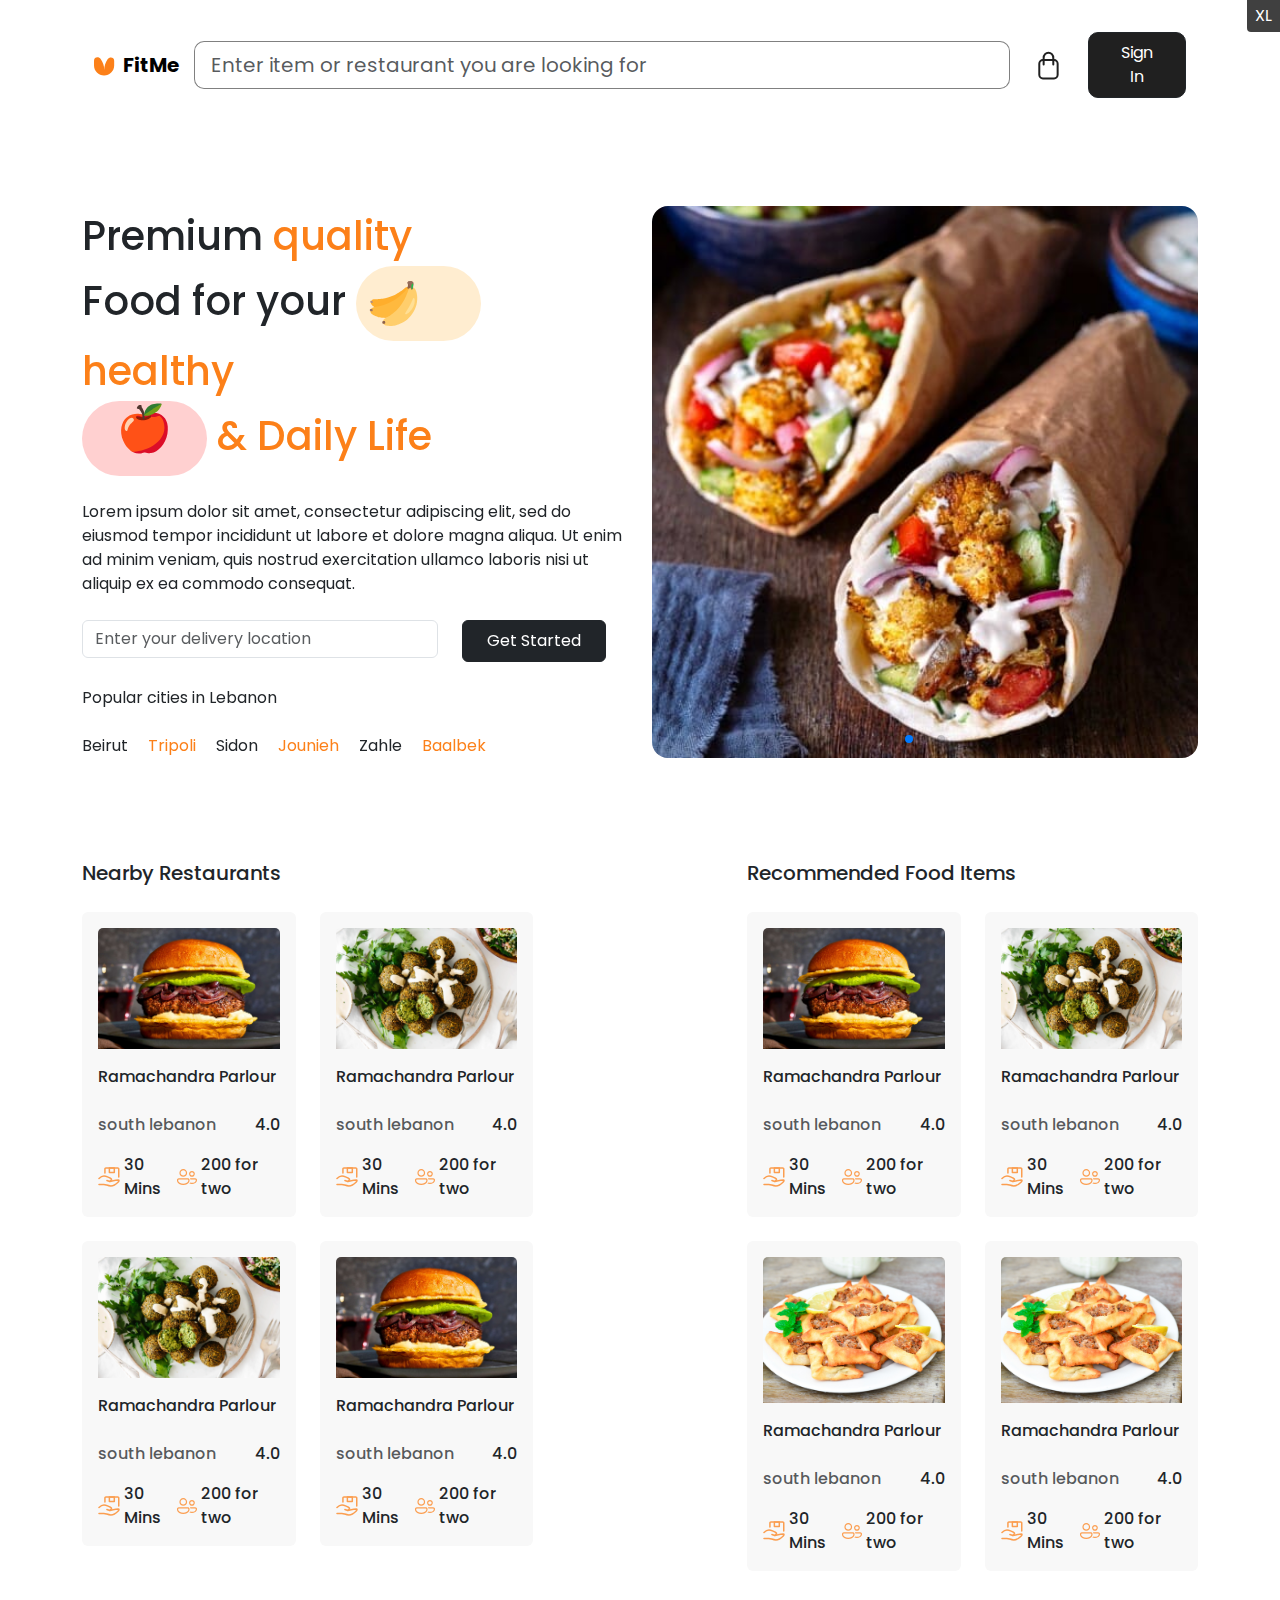
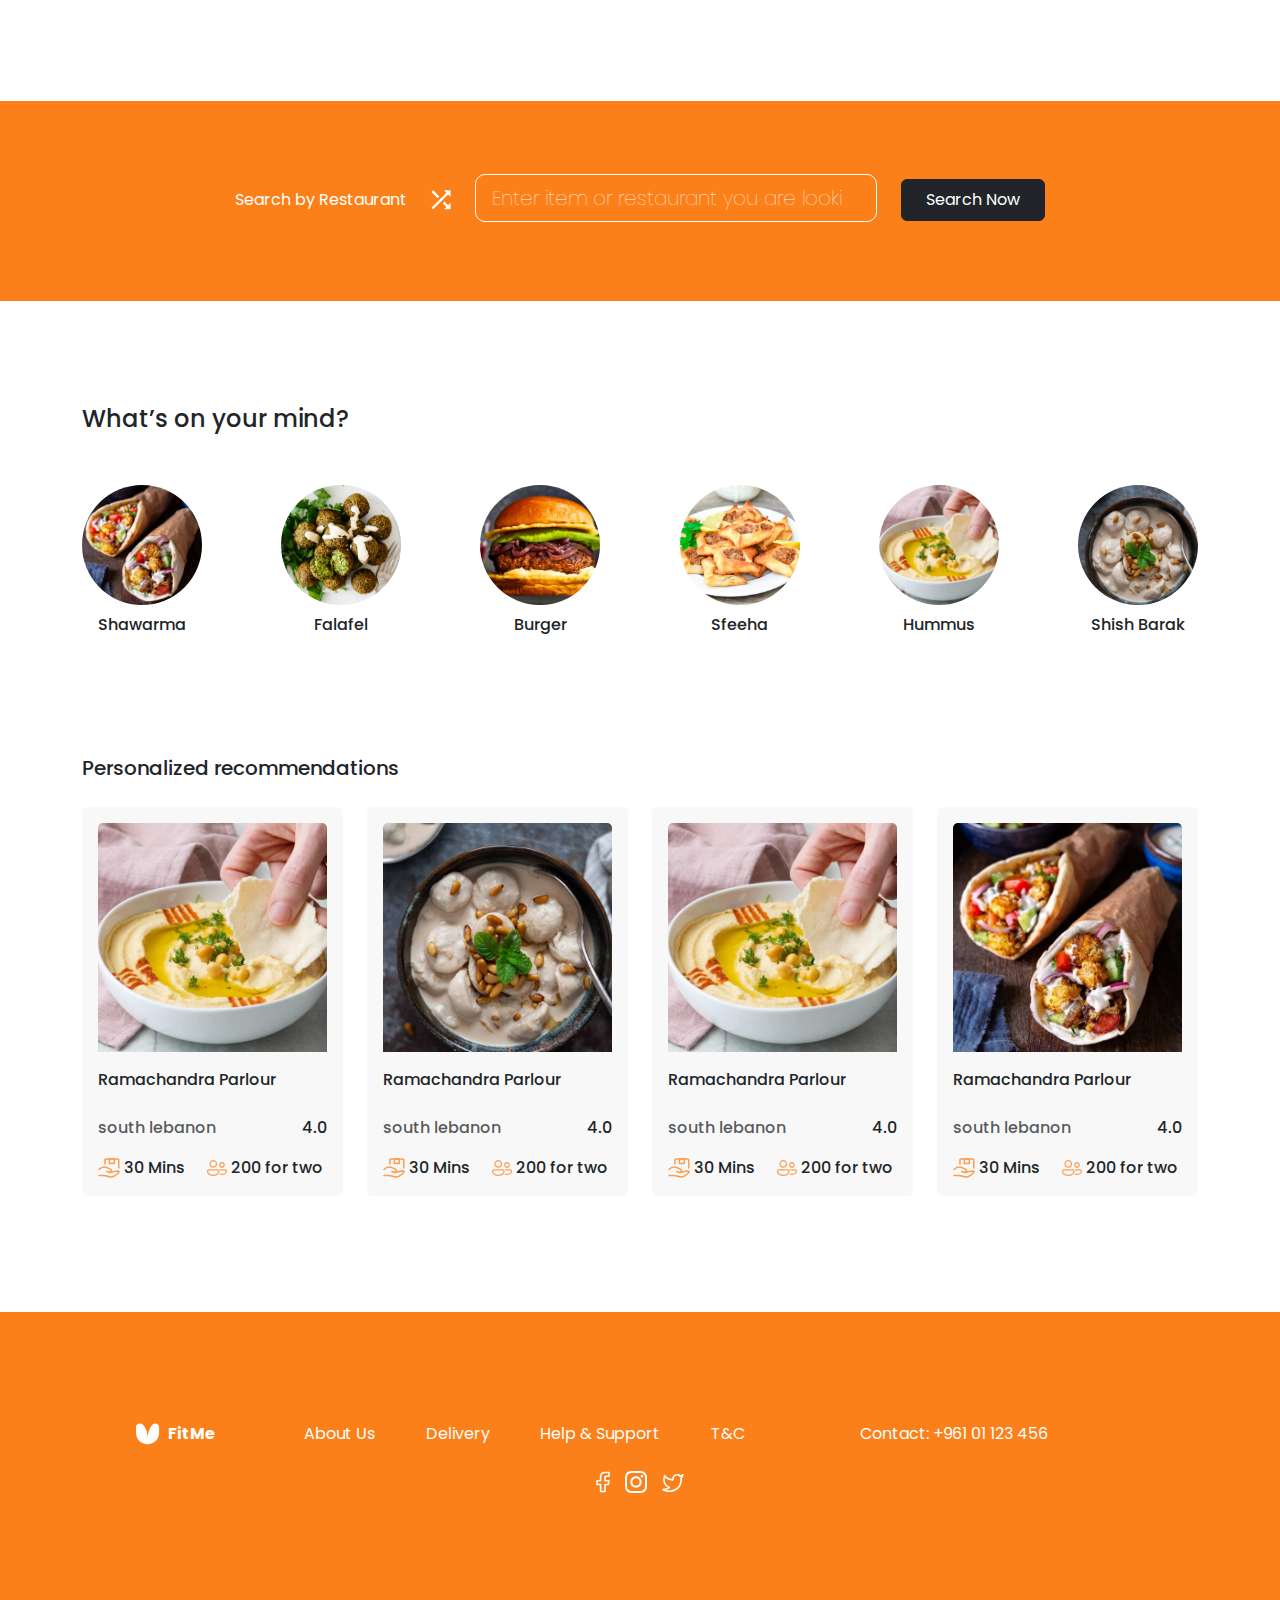
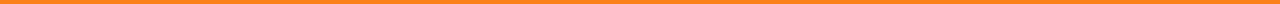
==== commit 50f46ff7: "finished pages" ====
--- a/index.html
+++ b/index.html
@@ -28,6 +28,10 @@
       integrity="sha512-SnH5WK+bZxgPHs44uWIX+LLJAJ9/2PkPKZ5QiAj6Ta86w+fsb2TkcmfRyVX3pBnMFcV7oQPJkl9QevSCWr3W6A=="
       crossorigin="anonymous"
       referrerpolicy="no-referrer"
+    />
+    <link
+      rel="stylesheet"
+      href="https://cdn.jsdelivr.net/npm/swiper@11/swiper-bundle.min.css"
     />
     <link rel="stylesheet" href="https://unpkg.com/aos@next/dist/aos.css" />
     <link rel="stylesheet" href="styles/styles.css" />
@@ -85,7 +89,7 @@
     <section class="hero" data-aos="fade-up" data-aos-duration="1000">
       <div class="container">
         <div class="row">
-          <div class="col-6">
+          <div class="col-xl-6 col-12 mb-xl-0 mb-5">
             <p class="fs-1 fw-medium">
               Premium <span class="orange-text">quality</span><br />Food for
               your
@@ -97,7 +101,6 @@
                 Life</span
               >
             </p>
-
             <p
               class="fw-normal fs-6 mt-4"
               data-aos="fade-up"
@@ -131,6 +134,24 @@
               <li>Baalbek</li>
             </ul>
           </div>
+          <div class="col-xl-6">
+            <!-- Slider main container -->
+            <!-- Swiper -->
+            <div class="swiper mySwiper">
+              <div class="swiper-wrapper">
+                <div class="swiper-slide rounded-4 overflow-hidden">
+                  <img src="assets/images/rec1.png" alt="" />
+                </div>
+                <div class="swiper-slide rounded-4 overflow-hidden">
+                  <img src="assets/images/rec2.png" alt="" />
+                </div>
+                <div class="swiper-slide rounded-4 overflow-hidden">
+                  <img src="assets/images/rec3.png" alt="" />
+                </div>
+              </div>
+              <div class="swiper-pagination"></div>
+            </div>
+          </div>
         </div>
       </div>
     </section>
@@ -144,7 +165,7 @@
               <div class="col-sm-6 col-12 mb-sm-0 mb-3">
                 <div class="card py-3 px-3 item-card border-0">
                   <img
-                    src="assets/images/img1.png"
+                    src="assets/images/rec3.png"
                     class="card-img-top"
                     alt="Restaurant 1"
                   />
@@ -173,7 +194,7 @@
               <div class="col-sm-6 col-12">
                 <div class="card py-3 px-3 item-card border-0">
                   <img
-                    src="assets/images/img1.png"
+                    src="assets/images/rec2.png"
                     class="card-img-top"
                     alt="Restaurant 1"
                   />
@@ -204,7 +225,7 @@
               <div class="col-sm-6 col-12 mb-sm-0 mb-3">
                 <div class="card py-3 px-3 item-card border-0">
                   <img
-                    src="assets/images/img1.png"
+                    src="assets/images/rec2.png"
                     class="card-img-top"
                     alt="Restaurant 1"
                   />
@@ -233,7 +254,7 @@
               <div class="col-sm-6 col-12">
                 <div class="card py-3 px-3 item-card border-0">
                   <img
-                    src="assets/images/img1.png"
+                    src="assets/images/rec3.png"
                     class="card-img-top"
                     alt="Restaurant 1"
                   />
@@ -267,7 +288,7 @@
               <div class="col-sm-6 col-12 mb-sm-0 mb-3">
                 <div class="card py-3 px-3 item-card border-0">
                   <img
-                    src="assets/images/img1.png"
+                    src="assets/images/rec3.png"
                     class="card-img-top"
                     alt="Restaurant 1"
                   />
@@ -296,7 +317,7 @@
               <div class="col-sm-6 col-12">
                 <div class="card py-3 px-3 item-card border-0">
                   <img
-                    src="assets/images/img1.png"
+                    src="assets/images/rec2.png"
                     class="card-img-top"
                     alt="Restaurant 1"
                   />
@@ -327,7 +348,7 @@
               <div class="col-sm-6 col-12 mb-sm-0 mb-3">
                 <div class="card py-3 px-3 item-card border-0">
                   <img
-                    src="assets/images/img1.png"
+                    src="assets/images/rec4.png"
                     class="card-img-top"
                     alt="Restaurant 1"
                   />
@@ -356,7 +377,7 @@
               <div class="col-sm-6 col-12">
                 <div class="card py-3 px-3 item-card border-0">
                   <img
-                    src="assets/images/img1.png"
+                    src="assets/images/rec4.png"
                     class="card-img-top"
                     alt="Restaurant 1"
                   />
@@ -436,7 +457,7 @@
           class="d-flex p-0 m-0 list-unstyled justify-content-between flex-wrap"
         >
           <li>
-            <div>
+            <div class="hover-overlay">
               <img src="assets/images/rec1.png" alt="Shawarma Image" />
             </div>
             <p class="fw-medium fs-6">Shawarma</p>
@@ -485,7 +506,7 @@
           <div class="col-lg-3 col-sm-6 col-12 mb-3">
             <div class="card py-3 px-3 item-card border-0">
               <img
-                src="assets/images/img1.png"
+                src="assets/images/rec5.png"
                 class="card-img-top"
                 alt="Restaurant 1"
               />
@@ -514,7 +535,7 @@
           <div class="col-lg-3 col-sm-6 col-12 mb-3">
             <div class="card py-3 px-3 item-card border-0">
               <img
-                src="assets/images/img1.png"
+                src="assets/images/rec6.png"
                 class="card-img-top"
                 alt="Restaurant 1"
               />
@@ -543,7 +564,7 @@
           <div class="col-lg-3 col-sm-6 col-12 mb-3">
             <div class="card py-3 px-3 item-card border-0">
               <img
-                src="assets/images/img1.png"
+                src="assets/images/rec5.png"
                 class="card-img-top"
                 alt="Restaurant 1"
               />
@@ -572,7 +593,7 @@
           <div class="col-lg-3 col-sm-6 col-12 mb-3">
             <div class="card py-3 px-3 item-card border-0">
               <img
-                src="assets/images/img1.png"
+                src="assets/images/rec1.png"
                 class="card-img-top"
                 alt="Restaurant 1"
               />
@@ -671,62 +692,10 @@
             </ul>
           </div>
         </div>
-
-        <!-- <div
-          class="footer-body d-flex justify-content-center align-items-center flex-wrap align-content-center h-100"
-        >
-          <div
-            class="footer-content d-flex justify-content-between w-100 flex-wrap"
-          >
-            <a class="navbar-brand fw-bold" href="#"
-              ><img
-                src="assets/icons/logo.svg"
-                class="me-2 w-25 white-logo"
-              />FitMe</a
-            >
-
-            <ul class="d-flex list-unstyled justify-content-between p-0 m-0">
-              <li>
-                <a href="#" class="footer-link">About Us</a>
-              </li>
-              <li>
-                <a href="#" class="footer-link">Delivery</a>
-              </li>
-              <li>
-                <a href="#" class="footer-link">Help & Support</a>
-              </li>
-              <li>
-                <a href="#" class="footer-link">T&C</a>
-              </li>
-            </ul>
-            <a href="tel:01123456" class="footer-link"
-              >Contact: +961 01 123 456</a
-            >
-          </div>
-          <div class="footer-socials">
-            <ul class="d-flex list-unstyled p-0 m-0 mt-4">
-              <li>
-                <a href="#"
-                  ><img src="assets/icons/fb.svg" alt="Facebook logo"
-                /></a>
-              </li>
-              <li>
-                <a href="#"
-                  ><img src="assets/icons/instagram.svg" alt="instagram logo"
-                /></a>
-              </li>
-              <li>
-                <a href="#"
-                  ><img src="assets/icons/twitter.svg" alt="Twitter logo"
-                /></a>
-              </li>
-            </ul>
-          </div>
-        </div> -->
       </div>
     </footer>
     <!--Footer Section End-->
-
+    <script src="https://cdn.jsdelivr.net/npm/swiper@11/swiper-bundle.min.js"></script>
     <script src="https://unpkg.com/aos@2.3.1/dist/aos.js"></script>
     <script>
       AOS.init();
--- a/styles/styles.css
+++ b/styles/styles.css
@@ -183,8 +183,8 @@
   background-color: var(--orange-color);
   color: white;
   height: fit-content;
-  padding: 22px 0px;
-  width: 100%;
+  width: 100%;
+  padding: 110px 0px;
 }
 
 footer .white-logo {
@@ -297,3 +297,88 @@
   color: var(--orange-color);
   font-weight: medium;
 }
+
+/** Checkout Page */
+
+.address-item {
+  cursor: pointer;
+  padding: 20px 30px;
+  border: 1px dashed var(--orange-color);
+  border-radius: 12px;
+  transition: all 0.3s ease-in-out;
+}
+.address-item:hover {
+  background-color: var(--orange-color);
+  color: white;
+}
+.address-item:hover > img {
+  filter: brightness(0) saturate(100%) invert(99%) sepia(9%) saturate(2%)
+    hue-rotate(307deg) brightness(117%) contrast(100%);
+}
+
+.order-type-item {
+  text-align: center;
+  cursor: pointer;
+  border: 1px dashed var(--orange-color);
+  border-radius: 12px;
+  transition: all 0.3s ease-in-out;
+}
+
+.order-type-item:hover {
+  background-color: var(--orange-color);
+  color: white;
+}
+
+.order-type-item:hover > p > img {
+  filter: brightness(0) saturate(100%) invert(99%) sepia(9%) saturate(2%)
+    hue-rotate(307deg) brightness(117%) contrast(100%);
+}
+
+.sub-item {
+  border-bottom: 1px solid var(--grey-color);
+  text-align: center;
+  cursor: pointer;
+  transition: all 0.2s ease-in-out;
+}
+
+.sub-item:hover {
+  color: var(--orange-color);
+  border-bottom: 1px solid var(--orange-color);
+}
+
+.time-item {
+  border-bottom: 1px solid var(--grey-color);
+  text-align: center;
+  cursor: pointer;
+  transition: all 0.2s ease-in-out;
+}
+
+.time-item:hover {
+  color: var(--orange-color);
+  border-bottom: 1px solid var(--orange-color);
+}
+.time-item:hover > p > img {
+  filter: brightness(0) saturate(100%) invert(55%) sepia(76%) saturate(1260%)
+    hue-rotate(345deg) brightness(97%) contrast(105%);
+}
+
+.swiper {
+  width: 100%;
+  height: 100%;
+}
+
+.swiper-slide {
+  text-align: center;
+  font-size: 18px;
+  background: #fff;
+  display: flex;
+  justify-content: center;
+  align-items: center;
+}
+
+.swiper-slide img {
+  display: block;
+  width: 100%;
+  height: 100%;
+  object-fit: cover;
+}
